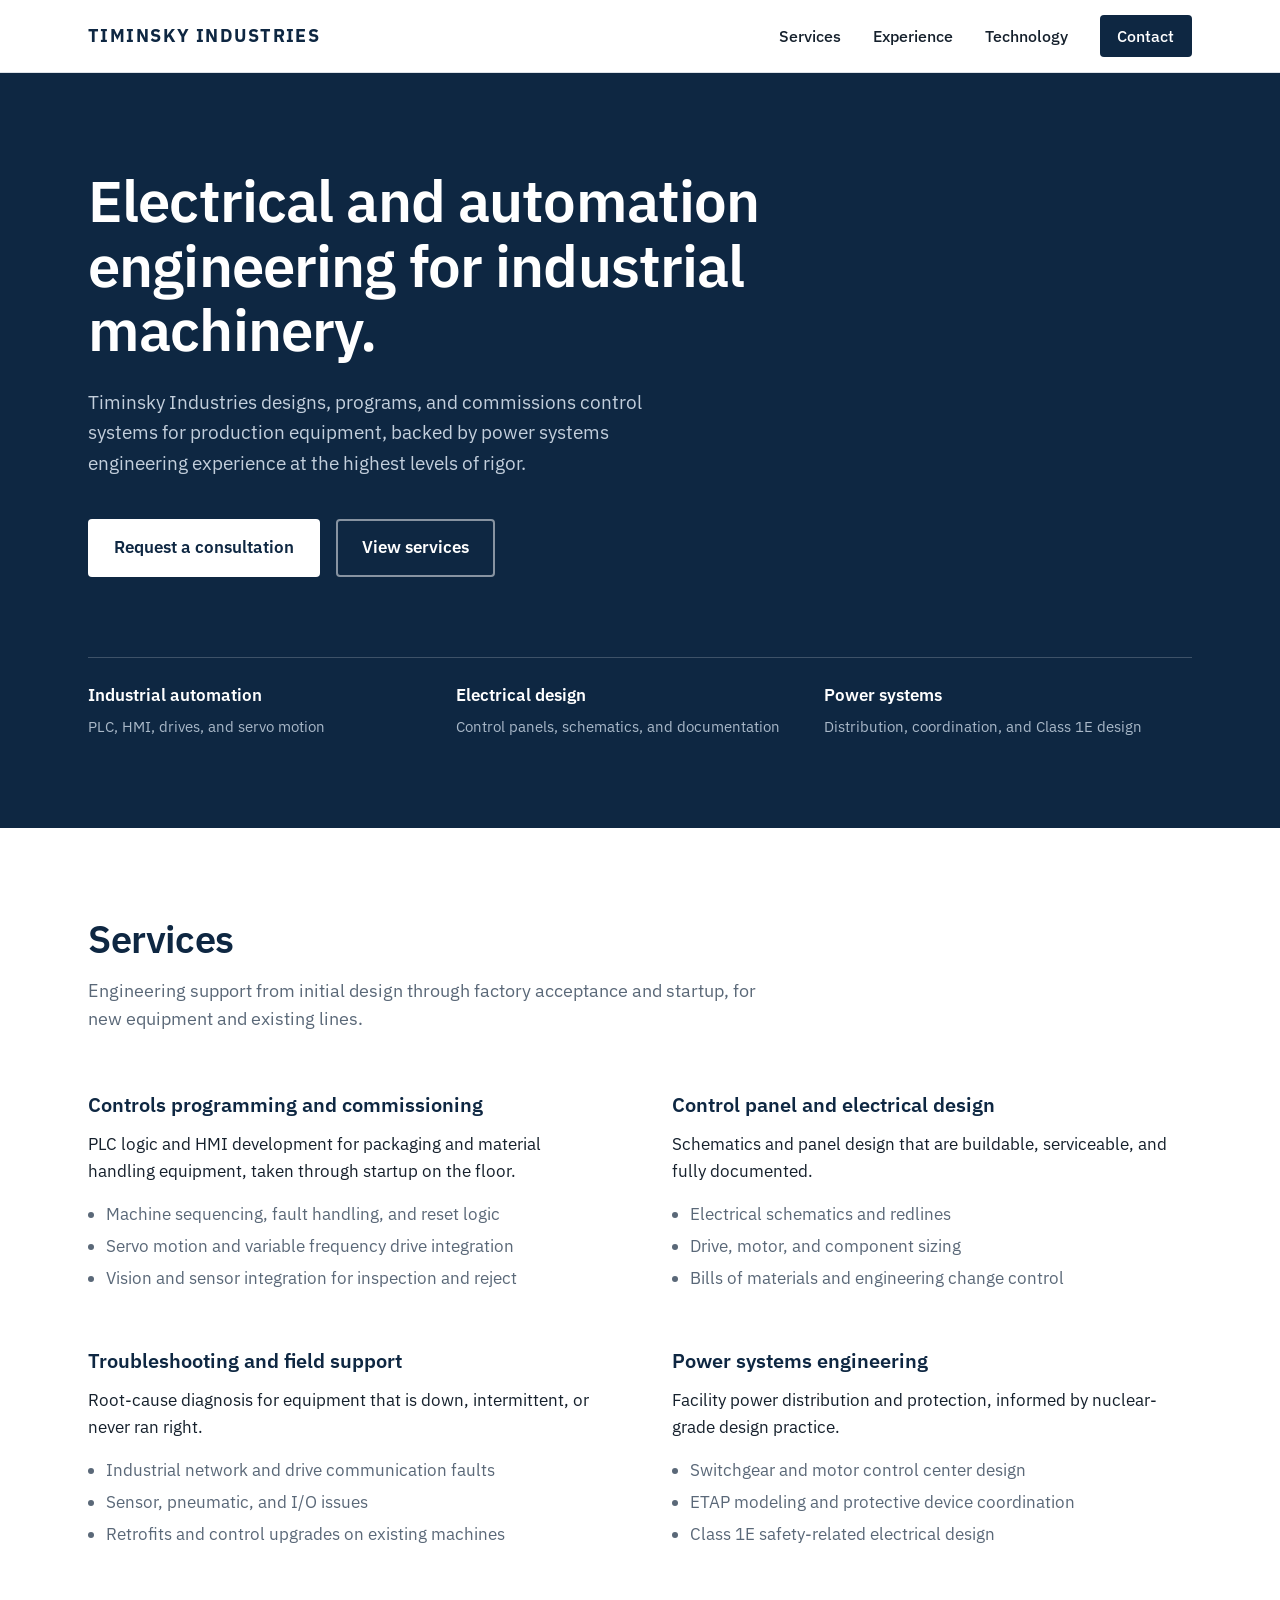
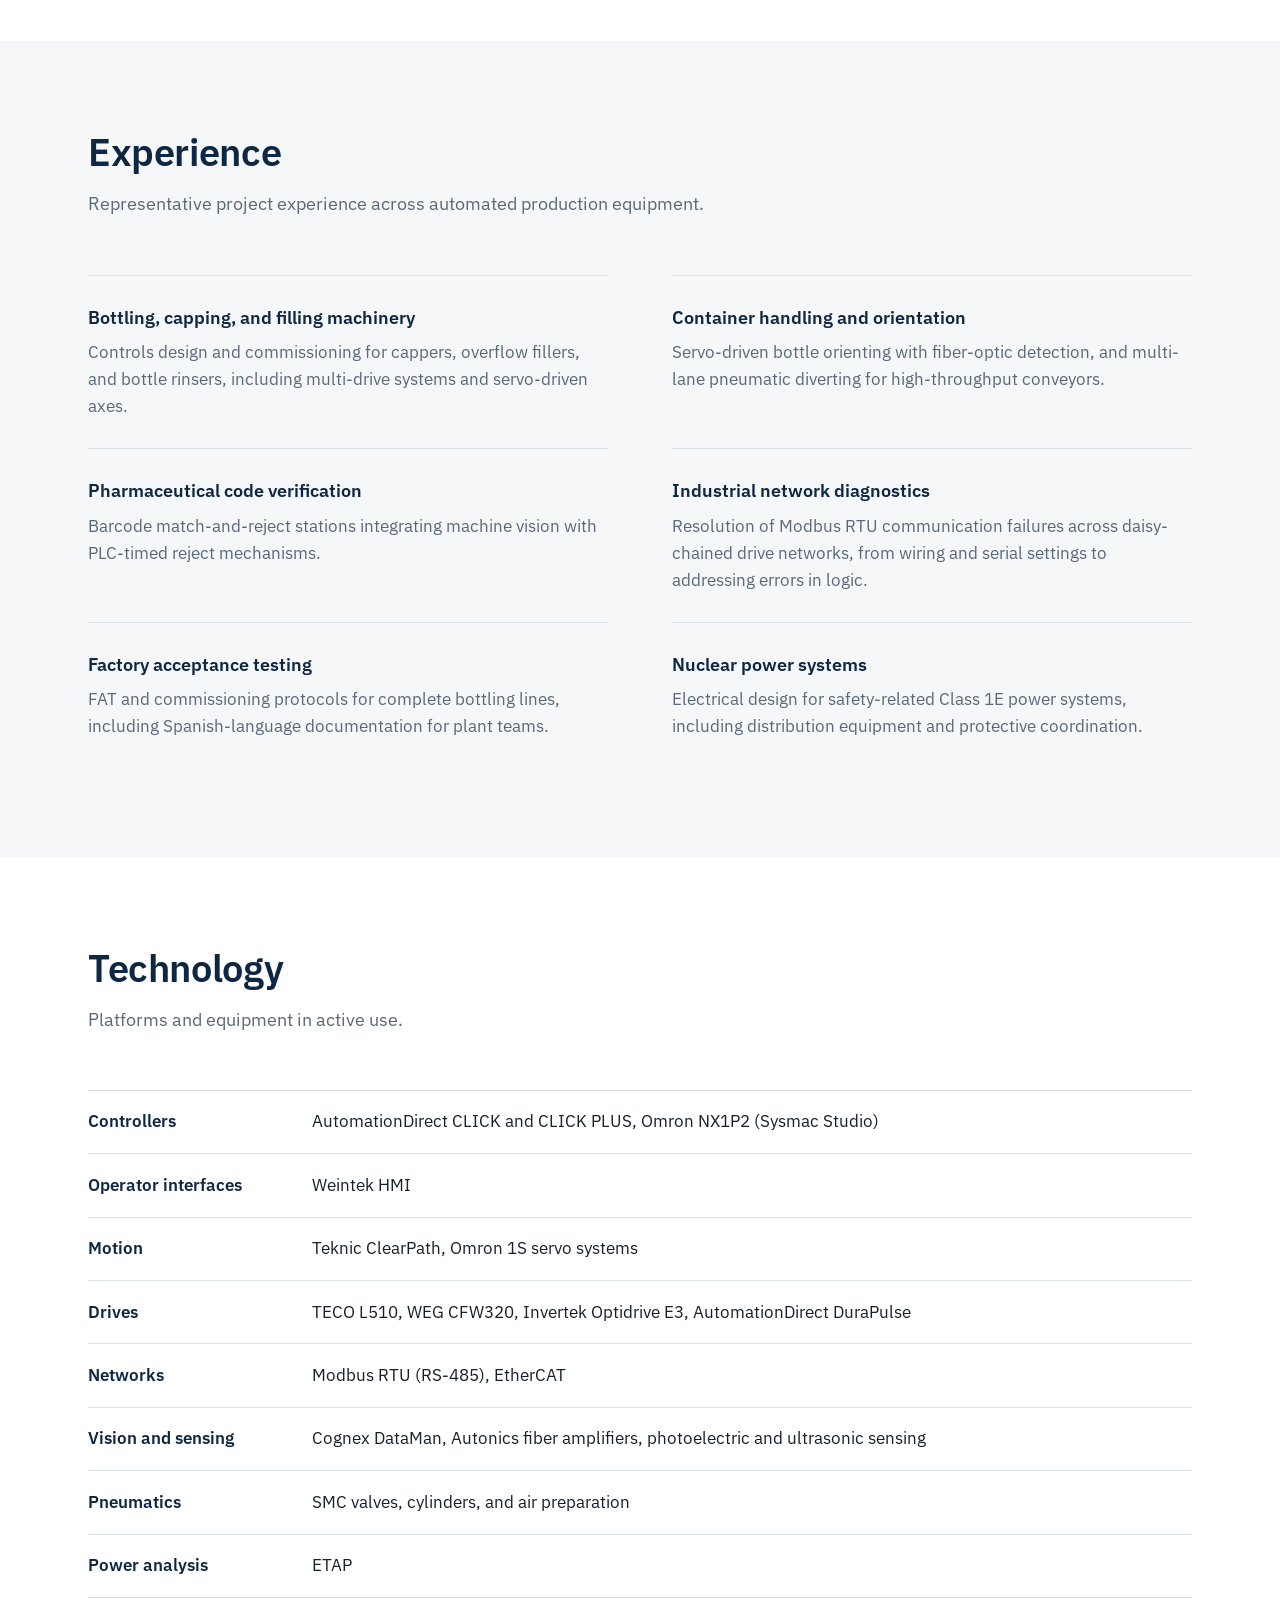
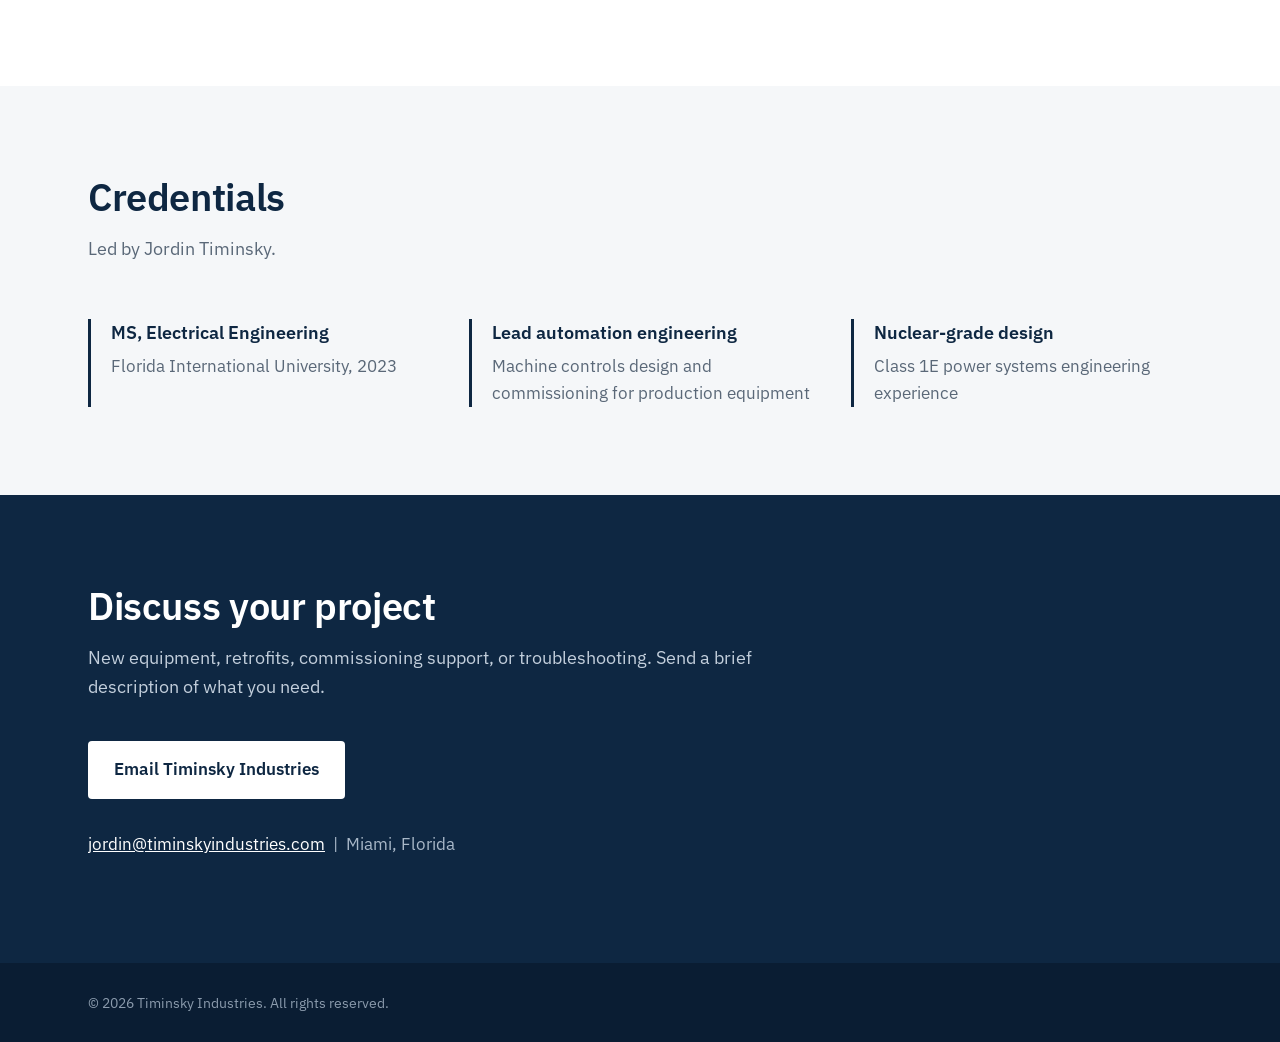
==== index.html @ 5bead393 "Add Website" ====
<!DOCTYPE html>
<html lang="en">
<head>
<meta charset="utf-8">
<meta name="viewport" content="width=device-width, initial-scale=1, viewport-fit=cover">
<title>Timinsky Industries | Electrical and Automation Engineering</title>
<meta name="description" content="Timinsky Industries provides industrial automation, control panel design, and power systems engineering. Miami, Florida.">
<link rel="preconnect" href="https://fonts.googleapis.com">
<link rel="preconnect" href="https://fonts.gstatic.com" crossorigin>
<link href="https://fonts.googleapis.com/css2?family=IBM+Plex+Sans:wght@400;500;600;700&display=swap" rel="stylesheet">
<style>
  :root {
    --white: #FFFFFF;
    --paper: #F5F7F9;
    --ink: #15202C;
    --navy: #0E2742;
    --steel: #5A6878;
    --rule: #DCE1E7;
    --accent: #2C6CB0;
    --font: "IBM Plex Sans", "Helvetica Neue", Arial, sans-serif;
    box-sizing: border-box;
  }
  *, *::before, *::after { box-sizing: inherit; }
  html { scroll-behavior: smooth; }
  @media (prefers-reduced-motion: reduce) { html { scroll-behavior: auto; } }
  body {
    margin: 0;
    background: var(--white);
    color: var(--ink);
    font-family: var(--font);
    font-size: 1.0625rem;
    line-height: 1.6;
    -webkit-font-smoothing: antialiased;
  }
  a { color: var(--accent); }
  a:focus-visible { outline: 3px solid var(--accent); outline-offset: 3px; }
  .wrap { max-width: 72rem; margin: 0 auto; padding: 0 1.5rem; }

  /* Header */
  .site-header {
    position: sticky; top: 0; z-index: 10;
    background: var(--white);
    border-bottom: 1px solid var(--rule);
  }
  .site-header .wrap { display: flex; align-items: center; justify-content: space-between; height: 4.5rem; gap: 1.5rem; }
  .wordmark {
    color: var(--navy);
    text-decoration: none;
    font-weight: 700;
    font-size: 1.125rem;
    letter-spacing: 0.08em;
    text-transform: uppercase;
    white-space: nowrap;
  }
  .site-nav { display: flex; align-items: center; gap: 2rem; }
  .site-nav a { color: var(--ink); text-decoration: none; font-weight: 500; font-size: 0.975rem; }
  .site-nav a:hover { color: var(--accent); }
  .site-nav .nav-cta {
    color: var(--white); background: var(--navy);
    padding: 0.55rem 1.1rem; border-radius: 4px;
  }
  .site-nav .nav-cta:hover { background: var(--accent); color: var(--white); }

  /* Hero */
  .hero { background: var(--navy); color: var(--white); padding: 6rem 0 5.5rem; }
  .hero h1 {
    font-size: clamp(2.25rem, 5vw, 3.6rem);
    line-height: 1.12;
    font-weight: 600;
    letter-spacing: -0.015em;
    margin: 0 0 1.5rem;
    max-width: 20ch;
  }
  .hero p { font-size: 1.2rem; color: #C3CFDC; max-width: 38rem; margin: 0 0 2.5rem; }
  .btn {
    display: inline-block; text-decoration: none; font-weight: 600;
    padding: 0.85rem 1.5rem; border-radius: 4px; border: 2px solid transparent;
  }
  .btn-light { background: var(--white); color: var(--navy); }
  .btn-light:hover { background: #DCE6F2; }
  .btn-outline { border-color: rgba(255,255,255,0.5); color: var(--white); margin-left: 0.75rem; }
  .btn-outline:hover { border-color: var(--white); }
  .btn-dark { background: var(--navy); color: var(--white); }
  .btn-dark:hover { background: var(--accent); }

  .hero-disciplines {
    display: grid; grid-template-columns: repeat(3, 1fr);
    margin-top: 5rem; border-top: 1px solid rgba(255,255,255,0.2);
  }
  .hero-disciplines div { padding: 1.5rem 1.5rem 0 0; }
  .hero-disciplines strong { display: block; font-weight: 600; font-size: 1.05rem; margin-bottom: 0.25rem; }
  .hero-disciplines span { color: #A9B8C8; font-size: 0.95rem; }

  /* Sections */
  section { padding: 5.5rem 0; }
  section.alt { background: var(--paper); }
  h2 {
    font-size: clamp(1.75rem, 3.2vw, 2.35rem);
    line-height: 1.2; font-weight: 600; letter-spacing: -0.01em;
    color: var(--navy); margin: 0 0 1rem;
  }
  .intro { color: var(--steel); max-width: 42rem; margin: 0 0 3.5rem; font-size: 1.1rem; }

  /* Services */
  .services { display: grid; grid-template-columns: repeat(2, 1fr); gap: 3rem 4rem; }
  .service h3 { font-size: 1.25rem; font-weight: 600; color: var(--navy); margin: 0 0 0.6rem; }
  .service p { margin: 0 0 1rem; color: var(--ink); }
  .service ul { margin: 0; padding-left: 1.1rem; color: var(--steel); }
  .service li { margin-bottom: 0.3rem; }

  /* Experience */
  .experience { display: grid; grid-template-columns: 1fr 1fr; gap: 0 4rem; }
  .project { padding: 1.75rem 0; border-top: 1px solid var(--rule); }
  .project h3 { font-size: 1.125rem; font-weight: 600; color: var(--navy); margin: 0 0 0.4rem; }
  .project p { margin: 0; color: var(--steel); }

  /* Technology */
  .tech { width: 100%; border-collapse: collapse; }
  .tech-scroll { overflow-x: auto; }
  .tech th, .tech td { text-align: left; vertical-align: top; padding: 1.1rem 0; border-top: 1px solid var(--rule); }
  .tech tr:last-child th, .tech tr:last-child td { border-bottom: 1px solid var(--rule); }
  .tech th { width: 14rem; font-weight: 600; color: var(--navy); padding-right: 2rem; }
  .tech td { color: var(--ink); }

  /* Credentials */
  .credentials { display: grid; grid-template-columns: repeat(3, 1fr); gap: 2.5rem; }
  .credential { border-left: 3px solid var(--navy); padding-left: 1.25rem; }
  .credential h3 { font-size: 1.1rem; font-weight: 600; color: var(--navy); margin: 0 0 0.35rem; }
  .credential p { margin: 0; color: var(--steel); }

  /* Contact */
  .contact { background: var(--navy); color: var(--white); }
  .contact h2 { color: var(--white); }
  .contact .intro { color: #C3CFDC; margin-bottom: 2.5rem; }
  .contact-details { margin-top: 2rem; color: #A9B8C8; }
  .contact-details a { color: var(--white); }

  footer { background: #0A1D33; color: #8B9BAD; font-size: 0.9rem; padding: 1.75rem 0; }

  @media (max-width: 860px) {
    .services, .experience, .credentials { grid-template-columns: 1fr; }
    .services { gap: 2.5rem; }
    .hero-disciplines { grid-template-columns: 1fr; margin-top: 3.5rem; }
    .site-nav a:not(.nav-cta) { display: none; }
    .tech th { width: 10rem; }
  }
  @media (max-width: 520px) {
    .hero { padding: 4rem 0; }
    section { padding: 4rem 0; }
    .btn-outline { margin: 0.75rem 0 0; }
    .tech th, .tech td { display: block; width: auto; }
    .tech td { border-top: 0; padding-top: 0; }
  }
</style>
</head>
<body>

<header class="site-header">
  <div class="wrap">
    <a class="wordmark" href="#top">Timinsky Industries</a>
    <nav class="site-nav" aria-label="Main">
      <a href="#services">Services</a>
      <a href="#experience">Experience</a>
      <a href="#technology">Technology</a>
      <a class="nav-cta" href="#contact">Contact</a>
    </nav>
  </div>
</header>

<main id="top">
  <div class="hero">
    <div class="wrap">
      <h1>Electrical and automation engineering for industrial machinery.</h1>
      <p>Timinsky Industries designs, programs, and commissions control systems for production equipment, backed by power systems engineering experience at the highest levels of rigor.</p>
      <a class="btn btn-light" href="#contact">Request a consultation</a>
      <a class="btn btn-outline" href="#services">View services</a>

      <div class="hero-disciplines">
        <div><strong>Industrial automation</strong><span>PLC, HMI, drives, and servo motion</span></div>
        <div><strong>Electrical design</strong><span>Control panels, schematics, and documentation</span></div>
        <div><strong>Power systems</strong><span>Distribution, coordination, and Class 1E design</span></div>
      </div>
    </div>
  </div>

  <section id="services">
    <div class="wrap">
      <h2>Services</h2>
      <p class="intro">Engineering support from initial design through factory acceptance and startup, for new equipment and existing lines.</p>

      <div class="services">
        <div class="service">
          <h3>Controls programming and commissioning</h3>
          <p>PLC logic and HMI development for packaging and material handling equipment, taken through startup on the floor.</p>
          <ul>
            <li>Machine sequencing, fault handling, and reset logic</li>
            <li>Servo motion and variable frequency drive integration</li>
            <li>Vision and sensor integration for inspection and reject</li>
          </ul>
        </div>
        <div class="service">
          <h3>Control panel and electrical design</h3>
          <p>Schematics and panel design that are buildable, serviceable, and fully documented.</p>
          <ul>
            <li>Electrical schematics and redlines</li>
            <li>Drive, motor, and component sizing</li>
            <li>Bills of materials and engineering change control</li>
          </ul>
        </div>
        <div class="service">
          <h3>Troubleshooting and field support</h3>
          <p>Root-cause diagnosis for equipment that is down, intermittent, or never ran right.</p>
          <ul>
            <li>Industrial network and drive communication faults</li>
            <li>Sensor, pneumatic, and I/O issues</li>
            <li>Retrofits and control upgrades on existing machines</li>
          </ul>
        </div>
        <div class="service">
          <h3>Power systems engineering</h3>
          <p>Facility power distribution and protection, informed by nuclear-grade design practice.</p>
          <ul>
            <li>Switchgear and motor control center design</li>
            <li>ETAP modeling and protective device coordination</li>
            <li>Class 1E safety-related electrical design</li>
          </ul>
        </div>
      </div>
    </div>
  </section>

  <section id="experience" class="alt">
    <div class="wrap">
      <h2>Experience</h2>
      <p class="intro">Representative project experience across automated production equipment.</p>

      <div class="experience">
        <div class="project">
          <h3>Bottling, capping, and filling machinery</h3>
          <p>Controls design and commissioning for cappers, overflow fillers, and bottle rinsers, including multi-drive systems and servo-driven axes.</p>
        </div>
        <div class="project">
          <h3>Container handling and orientation</h3>
          <p>Servo-driven bottle orienting with fiber-optic detection, and multi-lane pneumatic diverting for high-throughput conveyors.</p>
        </div>
        <div class="project">
          <h3>Pharmaceutical code verification</h3>
          <p>Barcode match-and-reject stations integrating machine vision with PLC-timed reject mechanisms.</p>
        </div>
        <div class="project">
          <h3>Industrial network diagnostics</h3>
          <p>Resolution of Modbus RTU communication failures across daisy-chained drive networks, from wiring and serial settings to addressing errors in logic.</p>
        </div>
        <div class="project">
          <h3>Factory acceptance testing</h3>
          <p>FAT and commissioning protocols for complete bottling lines, including Spanish-language documentation for plant teams.</p>
        </div>
        <div class="project">
          <h3>Nuclear power systems</h3>
          <p>Electrical design for safety-related Class 1E power systems, including distribution equipment and protective coordination.</p>
        </div>
      </div>
    </div>
  </section>

  <section id="technology">
    <div class="wrap">
      <h2>Technology</h2>
      <p class="intro">Platforms and equipment in active use.</p>

      <div class="tech-scroll">
        <table class="tech">
          <tr><th scope="row">Controllers</th><td>AutomationDirect CLICK and CLICK PLUS, Omron NX1P2 (Sysmac Studio)</td></tr>
          <tr><th scope="row">Operator interfaces</th><td>Weintek HMI</td></tr>
          <tr><th scope="row">Motion</th><td>Teknic ClearPath, Omron 1S servo systems</td></tr>
          <tr><th scope="row">Drives</th><td>TECO L510, WEG CFW320, Invertek Optidrive E3, AutomationDirect DuraPulse</td></tr>
          <tr><th scope="row">Networks</th><td>Modbus RTU (RS-485), EtherCAT</td></tr>
          <tr><th scope="row">Vision and sensing</th><td>Cognex DataMan, Autonics fiber amplifiers, photoelectric and ultrasonic sensing</td></tr>
          <tr><th scope="row">Pneumatics</th><td>SMC valves, cylinders, and air preparation</td></tr>
          <tr><th scope="row">Power analysis</th><td>ETAP</td></tr>
        </table>
      </div>
    </div>
  </section>

  <section class="alt">
    <div class="wrap">
      <h2>Credentials</h2>
      <p class="intro">Led by Jordin Timinsky.</p>
      <div class="credentials">
        <div class="credential">
          <h3>MS, Electrical Engineering</h3>
          <p>Florida International University, 2023</p>
        </div>
        <div class="credential">
          <h3>Lead automation engineering</h3>
          <p>Machine controls design and commissioning for production equipment</p>
        </div>
        <div class="credential">
          <h3>Nuclear-grade design</h3>
          <p>Class 1E power systems engineering experience</p>
        </div>
      </div>
    </div>
  </section>

  <section id="contact" class="contact">
    <div class="wrap">
      <h2>Discuss your project</h2>
      <p class="intro">New equipment, retrofits, commissioning support, or troubleshooting. Send a brief description of what you need.</p>
      <a class="btn btn-light" href="mailto:jordin@timinskyindustries.com">Email Timinsky Industries</a>
      <p class="contact-details"><a href="mailto:jordin@timinskyindustries.com">jordin@timinskyindustries.com</a> &nbsp;|&nbsp; Miami, Florida</p>
    </div>
  </section>
</main>

<footer>
  <div class="wrap">&copy; 2026 Timinsky Industries. All rights reserved.</div>
</footer>

</body>
</html>
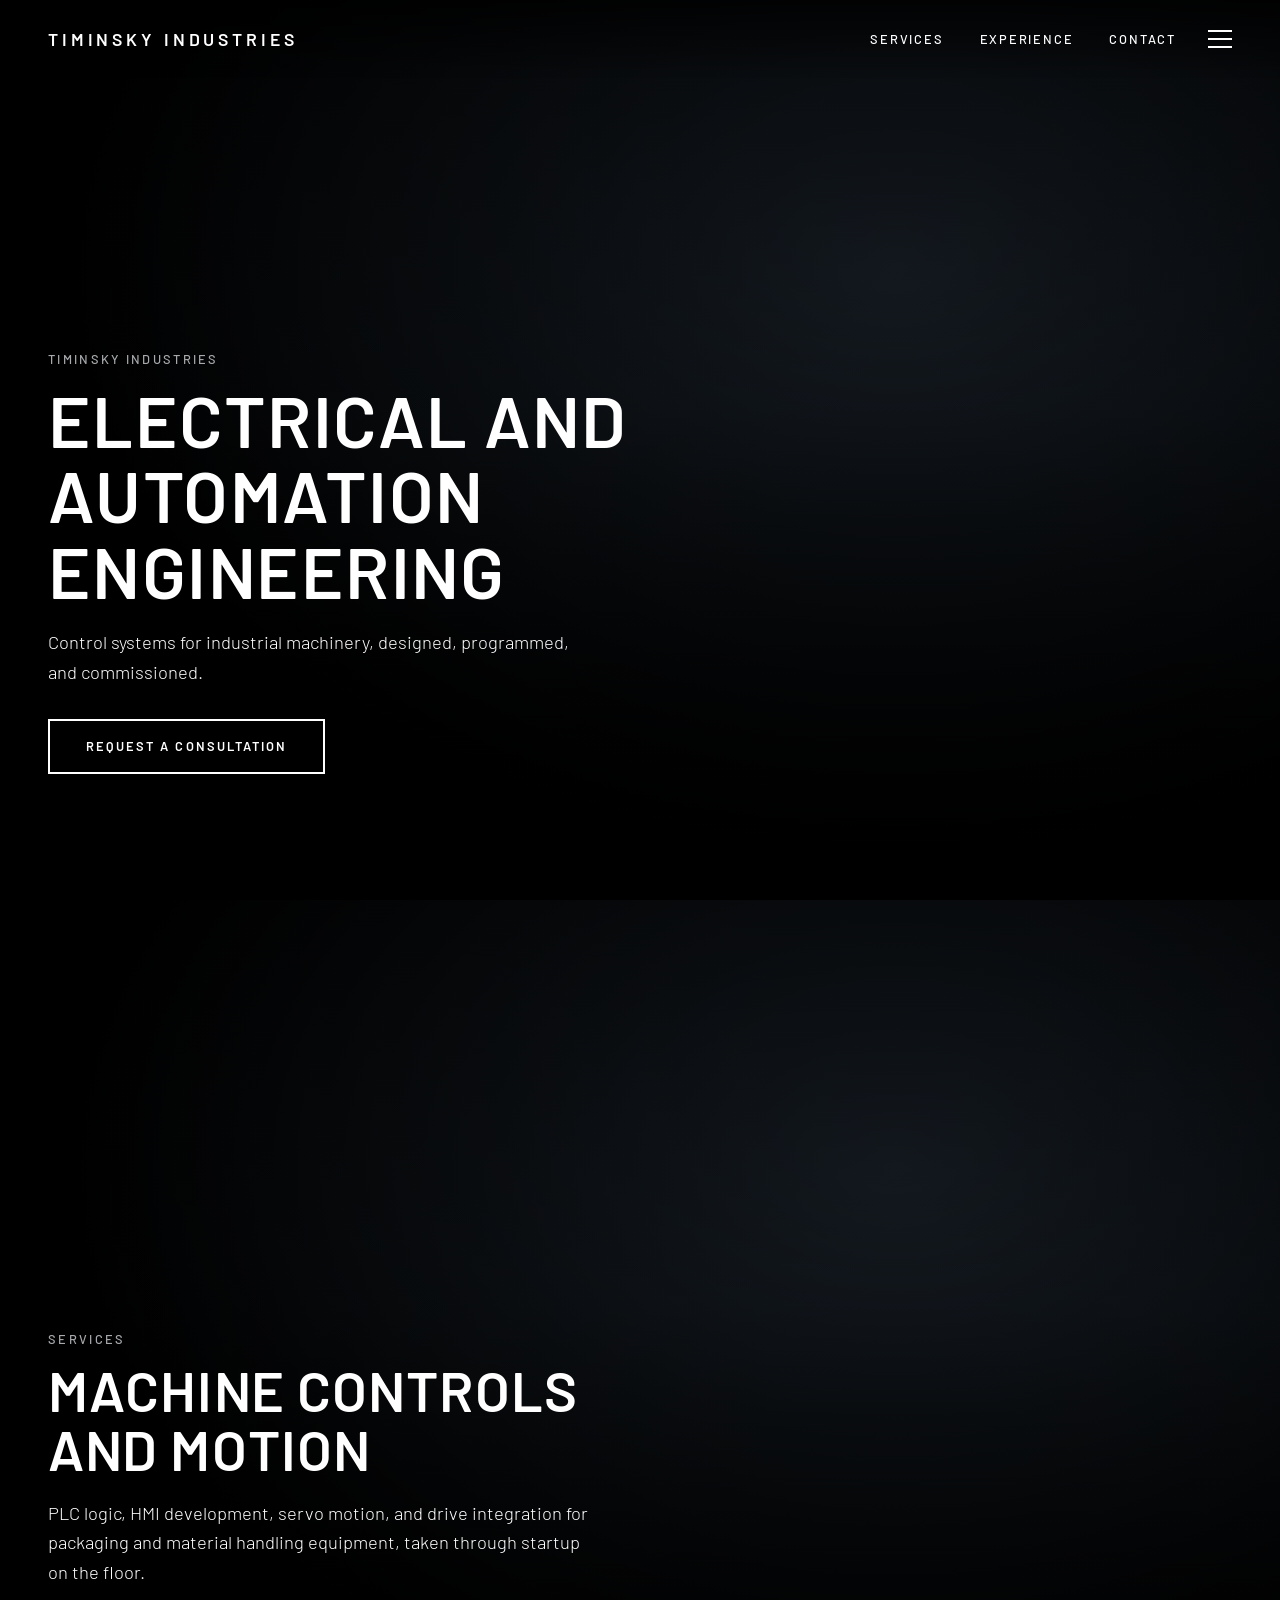
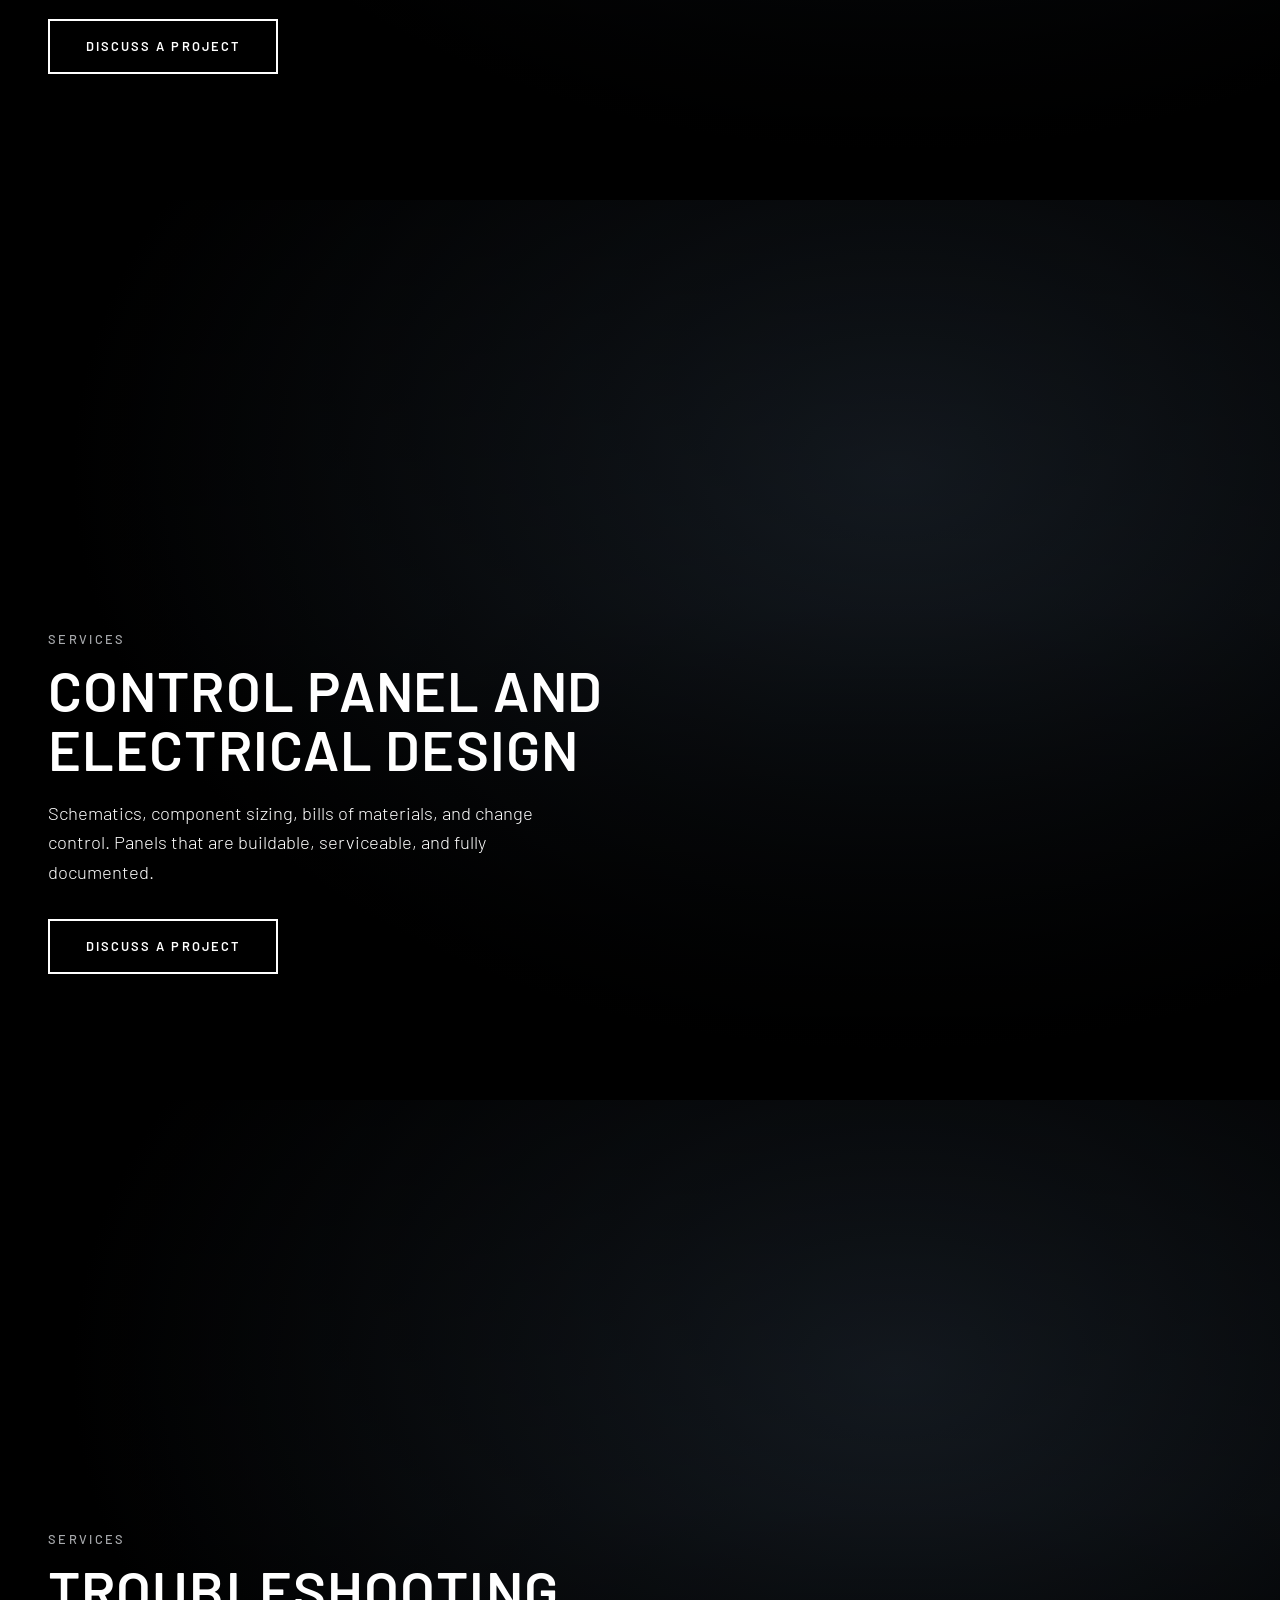
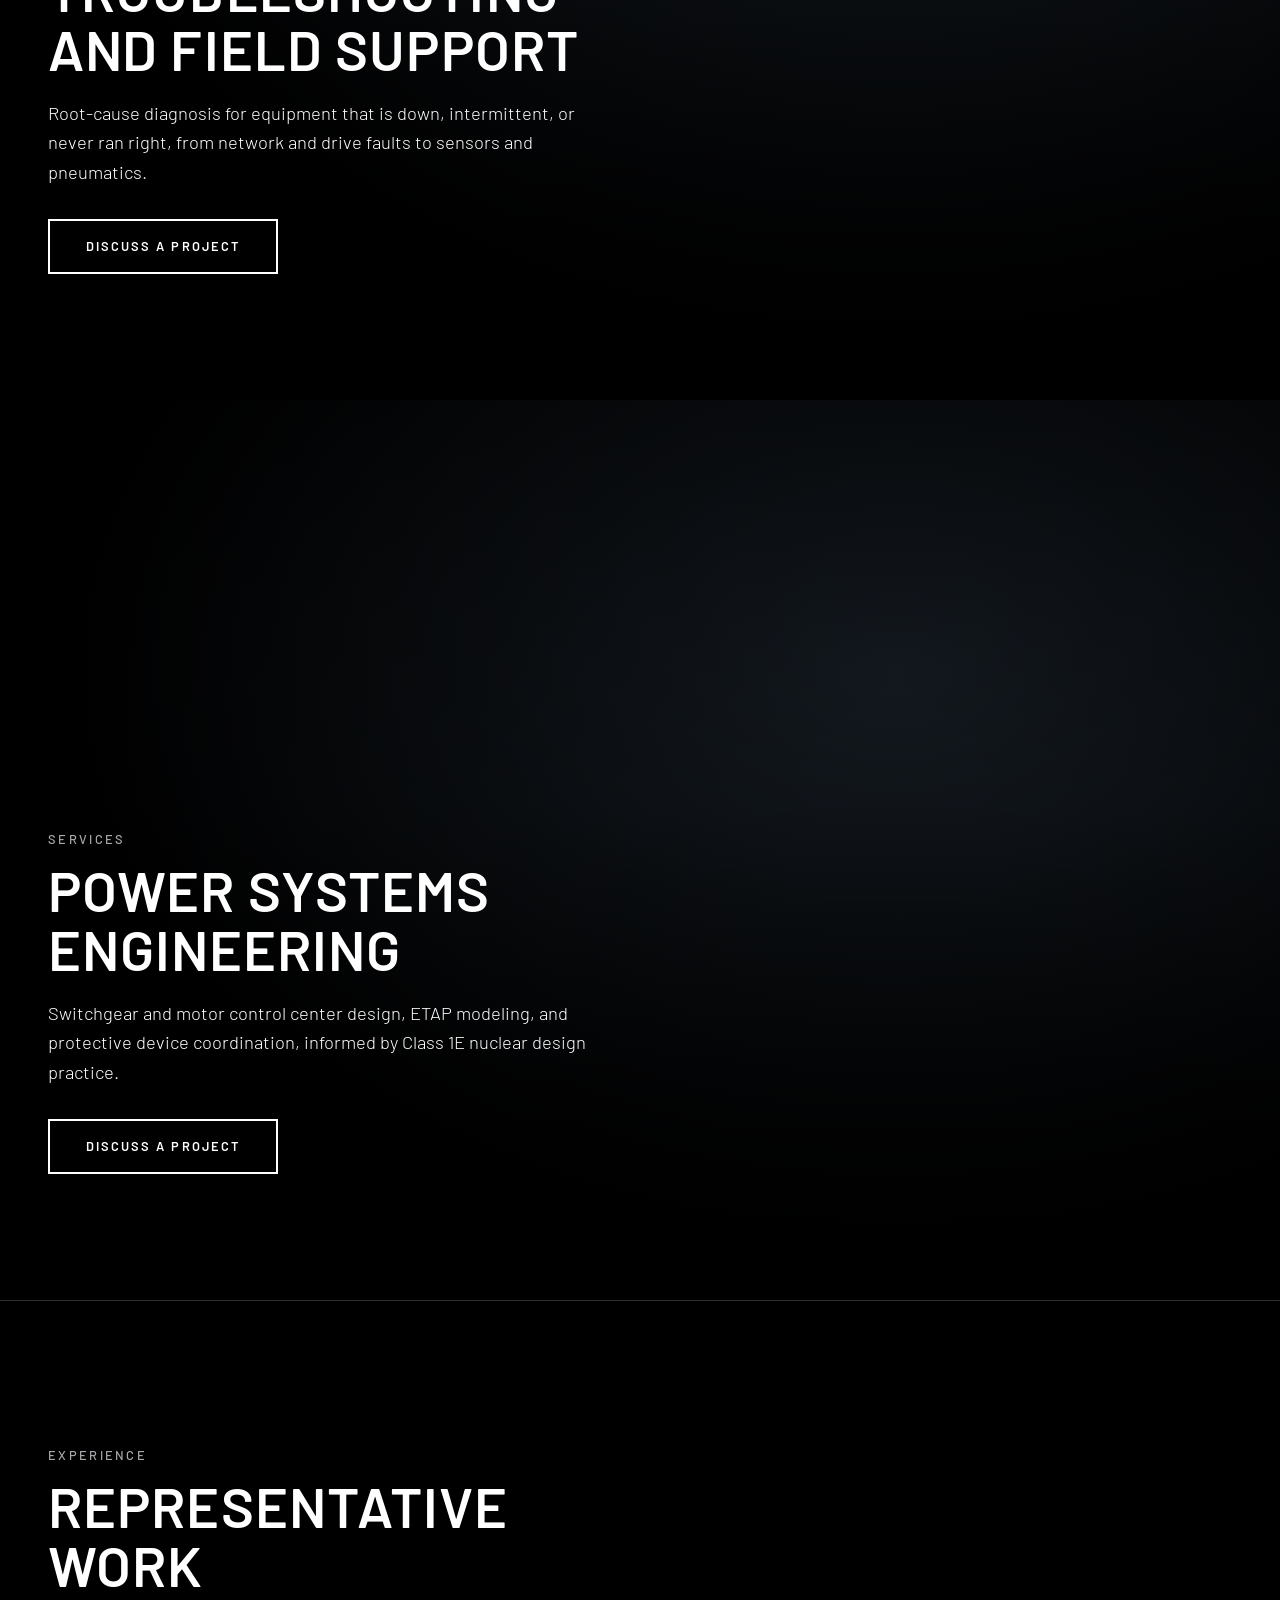
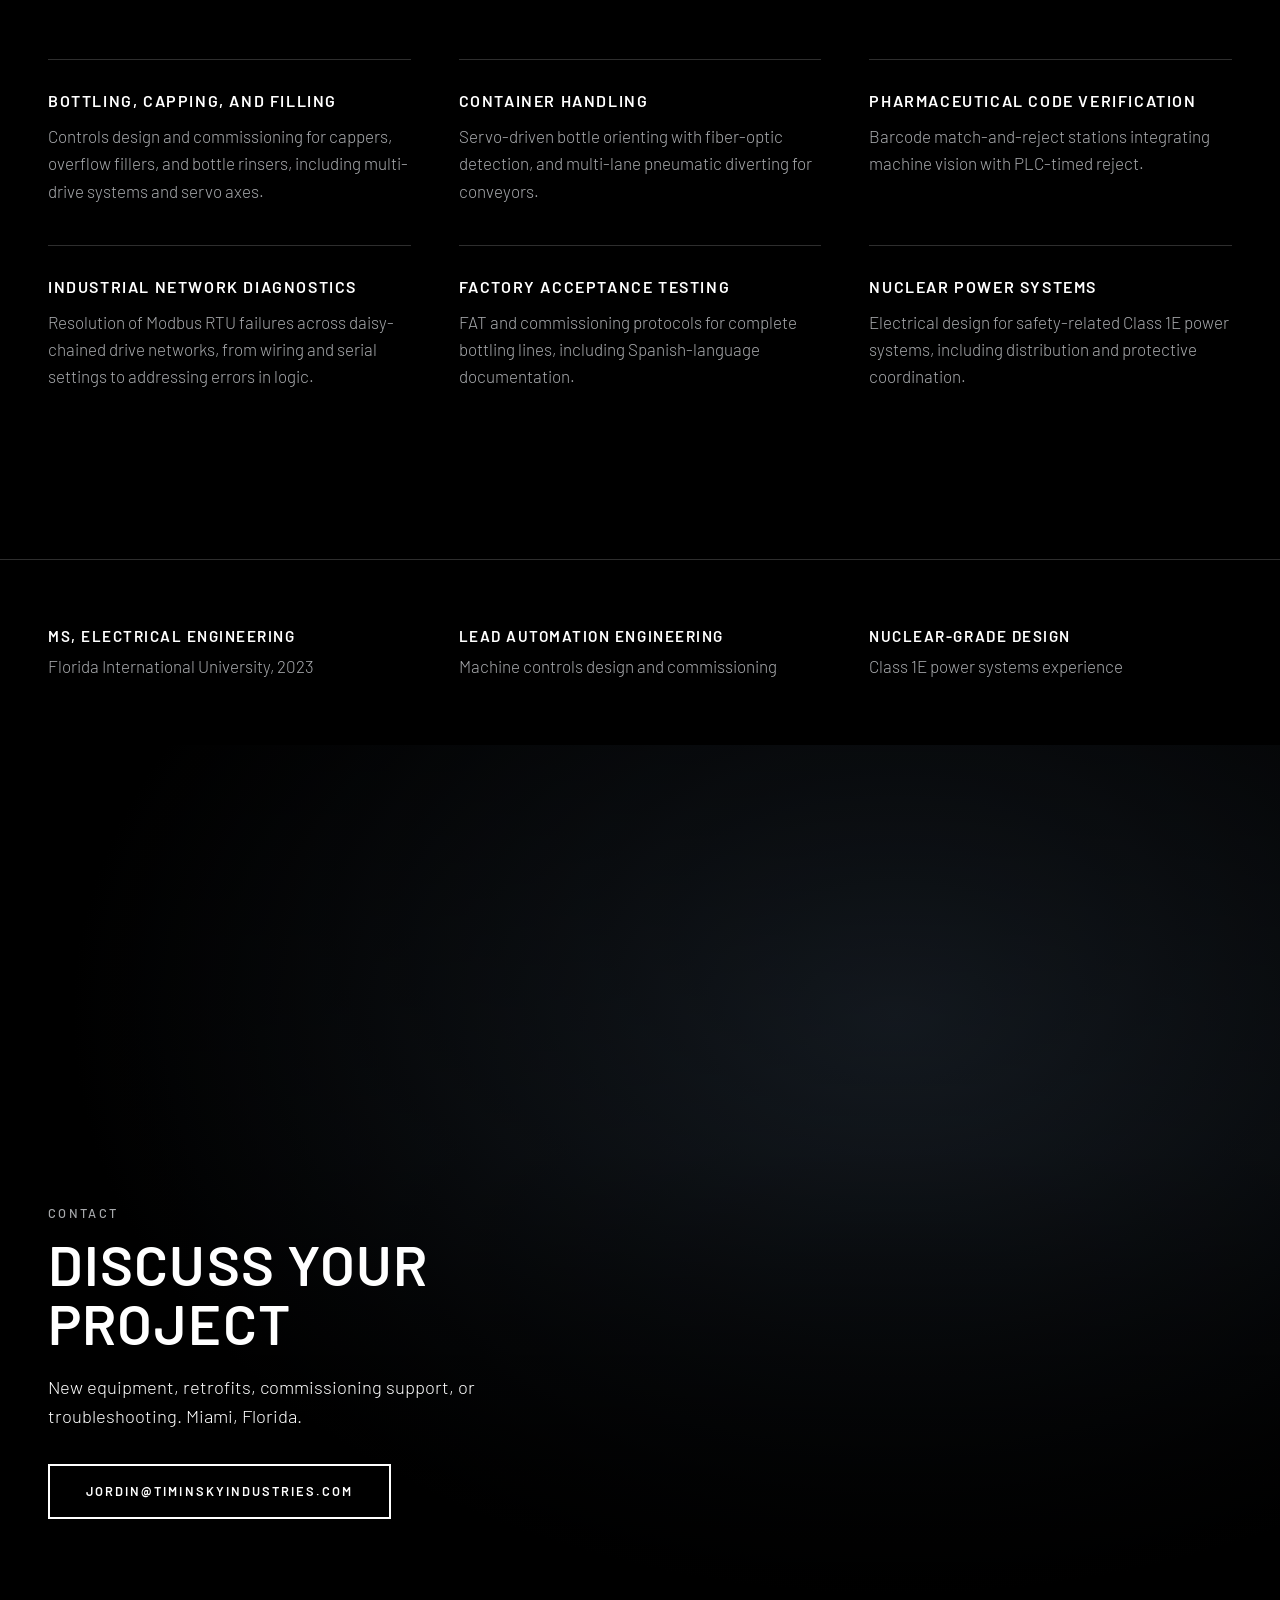
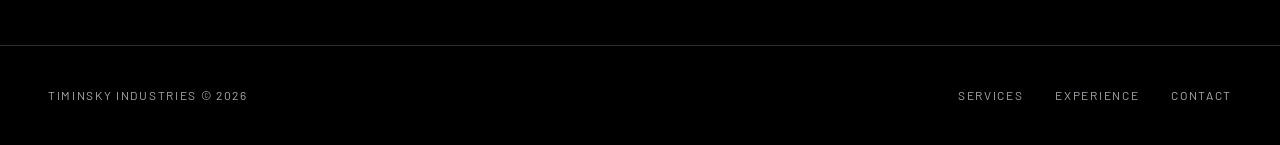
==== commit 079cbe65: "Update index.html" ====
--- a/index.html
+++ b/index.html
@@ -7,316 +7,321 @@
 <meta name="description" content="Timinsky Industries provides industrial automation, control panel design, and power systems engineering. Miami, Florida.">
 <link rel="preconnect" href="https://fonts.googleapis.com">
 <link rel="preconnect" href="https://fonts.gstatic.com" crossorigin>
-<link href="https://fonts.googleapis.com/css2?family=IBM+Plex+Sans:wght@400;500;600;700&display=swap" rel="stylesheet">
+<link href="https://fonts.googleapis.com/css2?family=Barlow:wght@300;400;500;600&display=swap" rel="stylesheet">
 <style>
   :root {
+    --black: #000000;
     --white: #FFFFFF;
-    --paper: #F5F7F9;
-    --ink: #15202C;
-    --navy: #0E2742;
-    --steel: #5A6878;
-    --rule: #DCE1E7;
-    --accent: #2C6CB0;
-    --font: "IBM Plex Sans", "Helvetica Neue", Arial, sans-serif;
+    --gray: #A7A9AC;
+    --line: rgba(255,255,255,0.18);
+    --font: "Barlow", "D-DIN", "Helvetica Neue", Arial, sans-serif;
     box-sizing: border-box;
   }
   *, *::before, *::after { box-sizing: inherit; }
   html { scroll-behavior: smooth; }
-  @media (prefers-reduced-motion: reduce) { html { scroll-behavior: auto; } }
   body {
     margin: 0;
-    background: var(--white);
-    color: var(--ink);
+    background: var(--black);
+    color: var(--white);
     font-family: var(--font);
     font-size: 1.0625rem;
     line-height: 1.6;
     -webkit-font-smoothing: antialiased;
   }
-  a { color: var(--accent); }
-  a:focus-visible { outline: 3px solid var(--accent); outline-offset: 3px; }
-  .wrap { max-width: 72rem; margin: 0 auto; padding: 0 1.5rem; }
+  a { color: inherit; }
+  a:focus-visible, button:focus-visible { outline: 2px solid var(--white); outline-offset: 4px; }
 
   /* Header */
   .site-header {
-    position: sticky; top: 0; z-index: 10;
-    background: var(--white);
-    border-bottom: 1px solid var(--rule);
-  }
-  .site-header .wrap { display: flex; align-items: center; justify-content: space-between; height: 4.5rem; gap: 1.5rem; }
+    position: fixed; top: 0; left: 0; right: 0; z-index: 20;
+    padding: calc(1.5rem + env(safe-area-inset-top, 0px)) 3rem 1.5rem;
+    display: flex; align-items: center; justify-content: space-between; gap: 2rem;
+    background: linear-gradient(to bottom, rgba(0,0,0,0.75), rgba(0,0,0,0));
+  }
   .wordmark {
-    color: var(--navy);
-    text-decoration: none;
-    font-weight: 700;
-    font-size: 1.125rem;
-    letter-spacing: 0.08em;
-    text-transform: uppercase;
-    white-space: nowrap;
-  }
-  .site-nav { display: flex; align-items: center; gap: 2rem; }
-  .site-nav a { color: var(--ink); text-decoration: none; font-weight: 500; font-size: 0.975rem; }
-  .site-nav a:hover { color: var(--accent); }
-  .site-nav .nav-cta {
-    color: var(--white); background: var(--navy);
-    padding: 0.55rem 1.1rem; border-radius: 4px;
-  }
-  .site-nav .nav-cta:hover { background: var(--accent); color: var(--white); }
-
-  /* Hero */
-  .hero { background: var(--navy); color: var(--white); padding: 6rem 0 5.5rem; }
-  .hero h1 {
-    font-size: clamp(2.25rem, 5vw, 3.6rem);
-    line-height: 1.12;
-    font-weight: 600;
-    letter-spacing: -0.015em;
-    margin: 0 0 1.5rem;
-    max-width: 20ch;
-  }
-  .hero p { font-size: 1.2rem; color: #C3CFDC; max-width: 38rem; margin: 0 0 2.5rem; }
+    text-decoration: none; font-weight: 600; font-size: 1.1rem;
+    letter-spacing: 0.22em; text-transform: uppercase; white-space: nowrap;
+  }
+  .site-nav { display: flex; gap: 2.25rem; margin-left: auto; }
+  .site-nav a, .menu-toggle {
+    text-decoration: none; font-weight: 500; font-size: 0.8rem;
+    letter-spacing: 0.14em; text-transform: uppercase;
+  }
+  .site-nav a:hover { color: var(--gray); }
+  .menu-toggle {
+    background: none; border: 0; color: var(--white); cursor: pointer;
+    display: flex; flex-direction: column; gap: 6px; padding: 6px 0;
+  }
+  .menu-toggle span { display: block; width: 24px; height: 2px; background: var(--white); }
+
+  /* Slide-out menu */
+  .menu {
+    position: fixed; top: 0; right: 0; bottom: 0; z-index: 30;
+    width: min(22rem, 100%);
+    background: var(--black);
+    border-left: 1px solid var(--line);
+    padding: calc(5.5rem + env(safe-area-inset-top, 0px)) 2.5rem 2.5rem;
+    transform: translateX(100%);
+    transition: transform 0.35s ease;
+    visibility: hidden;
+  }
+  .menu.open { transform: translateX(0); visibility: visible; }
+  .menu a {
+    display: block; text-decoration: none; text-transform: uppercase;
+    letter-spacing: 0.12em; font-weight: 500; font-size: 1rem;
+    padding: 1rem 0; border-bottom: 1px solid var(--line);
+  }
+  .menu-close {
+    position: absolute; top: calc(1.5rem + env(safe-area-inset-top, 0px)); right: 2rem;
+    background: none; border: 0; color: var(--white); font-size: 2rem; line-height: 1; cursor: pointer;
+  }
+
+  /* Full-screen panels */
+  .panel {
+    position: relative;
+    min-height: 100vh;
+    min-height: 100svh;
+    display: flex; align-items: flex-end;
+    padding: 0 3rem 14vh;
+    background-color: var(--black);
+    background-image:
+      linear-gradient(to top, rgba(0,0,0,0.85) 0%, rgba(0,0,0,0.25) 55%, rgba(0,0,0,0.45) 100%),
+      var(--img, none),
+      radial-gradient(ellipse at 70% 30%, #1B232C 0%, #000 65%);
+    background-size: cover; background-position: center;
+  }
+  .panel-content { max-width: 38rem; }
+  .label {
+    font-size: 0.8rem; font-weight: 500; letter-spacing: 0.18em;
+    text-transform: uppercase; color: var(--gray); margin: 0 0 0.75rem;
+  }
+  .panel h1, .panel h2 {
+    font-weight: 600; text-transform: uppercase;
+    letter-spacing: 0.02em; line-height: 1.05; margin: 0 0 1.25rem;
+  }
+  .panel h1 { font-size: clamp(2.4rem, 6vw, 4.5rem); }
+  .panel h2 { font-size: clamp(2rem, 4.8vw, 3.5rem); }
+  .panel p.body { font-weight: 300; font-size: 1.15rem; margin: 0 0 2rem; max-width: 34rem; }
+
   .btn {
-    display: inline-block; text-decoration: none; font-weight: 600;
-    padding: 0.85rem 1.5rem; border-radius: 4px; border: 2px solid transparent;
-  }
-  .btn-light { background: var(--white); color: var(--navy); }
-  .btn-light:hover { background: #DCE6F2; }
-  .btn-outline { border-color: rgba(255,255,255,0.5); color: var(--white); margin-left: 0.75rem; }
-  .btn-outline:hover { border-color: var(--white); }
-  .btn-dark { background: var(--navy); color: var(--white); }
-  .btn-dark:hover { background: var(--accent); }
-
-  .hero-disciplines {
-    display: grid; grid-template-columns: repeat(3, 1fr);
-    margin-top: 5rem; border-top: 1px solid rgba(255,255,255,0.2);
-  }
-  .hero-disciplines div { padding: 1.5rem 1.5rem 0 0; }
-  .hero-disciplines strong { display: block; font-weight: 600; font-size: 1.05rem; margin-bottom: 0.25rem; }
-  .hero-disciplines span { color: #A9B8C8; font-size: 0.95rem; }
-
-  /* Sections */
-  section { padding: 5.5rem 0; }
-  section.alt { background: var(--paper); }
-  h2 {
-    font-size: clamp(1.75rem, 3.2vw, 2.35rem);
-    line-height: 1.2; font-weight: 600; letter-spacing: -0.01em;
-    color: var(--navy); margin: 0 0 1rem;
-  }
-  .intro { color: var(--steel); max-width: 42rem; margin: 0 0 3.5rem; font-size: 1.1rem; }
-
-  /* Services */
-  .services { display: grid; grid-template-columns: repeat(2, 1fr); gap: 3rem 4rem; }
-  .service h3 { font-size: 1.25rem; font-weight: 600; color: var(--navy); margin: 0 0 0.6rem; }
-  .service p { margin: 0 0 1rem; color: var(--ink); }
-  .service ul { margin: 0; padding-left: 1.1rem; color: var(--steel); }
-  .service li { margin-bottom: 0.3rem; }
-
-  /* Experience */
-  .experience { display: grid; grid-template-columns: 1fr 1fr; gap: 0 4rem; }
-  .project { padding: 1.75rem 0; border-top: 1px solid var(--rule); }
-  .project h3 { font-size: 1.125rem; font-weight: 600; color: var(--navy); margin: 0 0 0.4rem; }
-  .project p { margin: 0; color: var(--steel); }
-
-  /* Technology */
-  .tech { width: 100%; border-collapse: collapse; }
-  .tech-scroll { overflow-x: auto; }
-  .tech th, .tech td { text-align: left; vertical-align: top; padding: 1.1rem 0; border-top: 1px solid var(--rule); }
-  .tech tr:last-child th, .tech tr:last-child td { border-bottom: 1px solid var(--rule); }
-  .tech th { width: 14rem; font-weight: 600; color: var(--navy); padding-right: 2rem; }
-  .tech td { color: var(--ink); }
-
-  /* Credentials */
-  .credentials { display: grid; grid-template-columns: repeat(3, 1fr); gap: 2.5rem; }
-  .credential { border-left: 3px solid var(--navy); padding-left: 1.25rem; }
-  .credential h3 { font-size: 1.1rem; font-weight: 600; color: var(--navy); margin: 0 0 0.35rem; }
-  .credential p { margin: 0; color: var(--steel); }
-
-  /* Contact */
-  .contact { background: var(--navy); color: var(--white); }
-  .contact h2 { color: var(--white); }
-  .contact .intro { color: #C3CFDC; margin-bottom: 2.5rem; }
-  .contact-details { margin-top: 2rem; color: #A9B8C8; }
-  .contact-details a { color: var(--white); }
-
-  footer { background: #0A1D33; color: #8B9BAD; font-size: 0.9rem; padding: 1.75rem 0; }
-
-  @media (max-width: 860px) {
-    .services, .experience, .credentials { grid-template-columns: 1fr; }
-    .services { gap: 2.5rem; }
-    .hero-disciplines { grid-template-columns: 1fr; margin-top: 3.5rem; }
-    .site-nav a:not(.nav-cta) { display: none; }
-    .tech th { width: 10rem; }
-  }
-  @media (max-width: 520px) {
-    .hero { padding: 4rem 0; }
-    section { padding: 4rem 0; }
-    .btn-outline { margin: 0.75rem 0 0; }
-    .tech th, .tech td { display: block; width: auto; }
-    .tech td { border-top: 0; padding-top: 0; }
+    display: inline-block; text-decoration: none;
+    border: 2px solid var(--white);
+    padding: 0.95rem 2.25rem;
+    font-size: 0.8rem; font-weight: 600; letter-spacing: 0.16em; text-transform: uppercase;
+    transition: background-color 0.25s ease, color 0.25s ease;
+  }
+  .btn:hover { background: var(--white); color: var(--black); }
+
+  /* Hero load-in */
+  .hero .panel-content { animation: rise 1.1s ease-out 0.2s both; }
+  @keyframes rise { from { opacity: 0; transform: translateY(24px); } to { opacity: 1; transform: none; } }
+
+  /* Experience grid */
+  .experience { padding: 9rem 3rem 8rem; border-top: 1px solid var(--line); }
+  .experience-head { max-width: 38rem; margin-bottom: 4rem; }
+  .experience-head h2 {
+    font-weight: 600; text-transform: uppercase; letter-spacing: 0.02em;
+    font-size: clamp(2rem, 4.8vw, 3.5rem); line-height: 1.05; margin: 0;
+  }
+  .grid { display: grid; grid-template-columns: repeat(3, 1fr); gap: 0 3rem; }
+  .item { border-top: 1px solid var(--line); padding: 1.75rem 0 2.5rem; }
+  .item h3 {
+    font-size: 1rem; font-weight: 600; letter-spacing: 0.1em; text-transform: uppercase;
+    margin: 0 0 0.6rem;
+  }
+  .item p { margin: 0; color: var(--gray); font-weight: 300; }
+
+  /* Credentials strip */
+  .credentials {
+    display: grid; grid-template-columns: repeat(3, 1fr); gap: 3rem;
+    padding: 4rem 3rem; border-top: 1px solid var(--line);
+  }
+  .credentials strong {
+    display: block; font-weight: 600; font-size: 0.95rem; letter-spacing: 0.1em;
+    text-transform: uppercase; margin-bottom: 0.35rem;
+  }
+  .credentials span { color: var(--gray); font-weight: 300; }
+
+  /* Footer */
+  footer {
+    display: flex; flex-wrap: wrap; justify-content: space-between; gap: 1.5rem;
+    padding: 2.5rem 3rem calc(2.5rem + env(safe-area-inset-bottom, 0px));
+    border-top: 1px solid var(--line);
+    font-size: 0.75rem; letter-spacing: 0.14em; text-transform: uppercase; color: var(--gray);
+  }
+  footer nav { display: flex; gap: 2rem; flex-wrap: wrap; }
+  footer a { text-decoration: none; }
+  footer a:hover { color: var(--white); }
+
+  @media (max-width: 900px) {
+    .site-nav { display: none; }
+    .grid, .credentials { grid-template-columns: 1fr; }
+    .credentials { gap: 2rem; }
+  }
+  @media (max-width: 560px) {
+    .site-header { padding-left: 1.5rem; padding-right: 1.5rem; }
+    .wordmark { font-size: 0.9rem; letter-spacing: 0.16em; }
+    .panel { padding: 0 1.5rem 12vh; }
+    .experience { padding: 6rem 1.5rem 5rem; }
+    .credentials, footer { padding-left: 1.5rem; padding-right: 1.5rem; }
+  }
+  @media (prefers-reduced-motion: reduce) {
+    html { scroll-behavior: auto; }
+    .hero .panel-content { animation: none; }
+    .menu { transition: none; }
   }
 </style>
 </head>
 <body>
 
 <header class="site-header">
-  <div class="wrap">
-    <a class="wordmark" href="#top">Timinsky Industries</a>
-    <nav class="site-nav" aria-label="Main">
-      <a href="#services">Services</a>
-      <a href="#experience">Experience</a>
-      <a href="#technology">Technology</a>
-      <a class="nav-cta" href="#contact">Contact</a>
-    </nav>
-  </div>
+  <a class="wordmark" href="#top">Timinsky Industries</a>
+  <nav class="site-nav" aria-label="Main">
+    <a href="#controls">Services</a>
+    <a href="#experience">Experience</a>
+    <a href="#contact">Contact</a>
+  </nav>
+  <button class="menu-toggle" aria-label="Open menu" aria-expanded="false" aria-controls="menu">
+    <span></span><span></span><span></span>
+  </button>
 </header>
 
+<nav class="menu" id="menu" aria-label="Menu">
+  <button class="menu-close" aria-label="Close menu">&times;</button>
+  <a href="#controls">Machine controls</a>
+  <a href="#panels">Electrical design</a>
+  <a href="#field">Field support</a>
+  <a href="#power">Power systems</a>
+  <a href="#experience">Experience</a>
+  <a href="#contact">Contact</a>
+</nav>
+
 <main id="top">
-  <div class="hero">
-    <div class="wrap">
-      <h1>Electrical and automation engineering for industrial machinery.</h1>
-      <p>Timinsky Industries designs, programs, and commissions control systems for production equipment, backed by power systems engineering experience at the highest levels of rigor.</p>
-      <a class="btn btn-light" href="#contact">Request a consultation</a>
-      <a class="btn btn-outline" href="#services">View services</a>
-
-      <div class="hero-disciplines">
-        <div><strong>Industrial automation</strong><span>PLC, HMI, drives, and servo motion</span></div>
-        <div><strong>Electrical design</strong><span>Control panels, schematics, and documentation</span></div>
-        <div><strong>Power systems</strong><span>Distribution, coordination, and Class 1E design</span></div>
-      </div>
-    </div>
-  </div>
-
-  <section id="services">
-    <div class="wrap">
-      <h2>Services</h2>
-      <p class="intro">Engineering support from initial design through factory acceptance and startup, for new equipment and existing lines.</p>
-
-      <div class="services">
-        <div class="service">
-          <h3>Controls programming and commissioning</h3>
-          <p>PLC logic and HMI development for packaging and material handling equipment, taken through startup on the floor.</p>
-          <ul>
-            <li>Machine sequencing, fault handling, and reset logic</li>
-            <li>Servo motion and variable frequency drive integration</li>
-            <li>Vision and sensor integration for inspection and reject</li>
-          </ul>
-        </div>
-        <div class="service">
-          <h3>Control panel and electrical design</h3>
-          <p>Schematics and panel design that are buildable, serviceable, and fully documented.</p>
-          <ul>
-            <li>Electrical schematics and redlines</li>
-            <li>Drive, motor, and component sizing</li>
-            <li>Bills of materials and engineering change control</li>
-          </ul>
-        </div>
-        <div class="service">
-          <h3>Troubleshooting and field support</h3>
-          <p>Root-cause diagnosis for equipment that is down, intermittent, or never ran right.</p>
-          <ul>
-            <li>Industrial network and drive communication faults</li>
-            <li>Sensor, pneumatic, and I/O issues</li>
-            <li>Retrofits and control upgrades on existing machines</li>
-          </ul>
-        </div>
-        <div class="service">
-          <h3>Power systems engineering</h3>
-          <p>Facility power distribution and protection, informed by nuclear-grade design practice.</p>
-          <ul>
-            <li>Switchgear and motor control center design</li>
-            <li>ETAP modeling and protective device coordination</li>
-            <li>Class 1E safety-related electrical design</li>
-          </ul>
-        </div>
-      </div>
-    </div>
-  </section>
-
-  <section id="experience" class="alt">
-    <div class="wrap">
-      <h2>Experience</h2>
-      <p class="intro">Representative project experience across automated production equipment.</p>
-
-      <div class="experience">
-        <div class="project">
-          <h3>Bottling, capping, and filling machinery</h3>
-          <p>Controls design and commissioning for cappers, overflow fillers, and bottle rinsers, including multi-drive systems and servo-driven axes.</p>
-        </div>
-        <div class="project">
-          <h3>Container handling and orientation</h3>
-          <p>Servo-driven bottle orienting with fiber-optic detection, and multi-lane pneumatic diverting for high-throughput conveyors.</p>
-        </div>
-        <div class="project">
-          <h3>Pharmaceutical code verification</h3>
-          <p>Barcode match-and-reject stations integrating machine vision with PLC-timed reject mechanisms.</p>
-        </div>
-        <div class="project">
-          <h3>Industrial network diagnostics</h3>
-          <p>Resolution of Modbus RTU communication failures across daisy-chained drive networks, from wiring and serial settings to addressing errors in logic.</p>
-        </div>
-        <div class="project">
-          <h3>Factory acceptance testing</h3>
-          <p>FAT and commissioning protocols for complete bottling lines, including Spanish-language documentation for plant teams.</p>
-        </div>
-        <div class="project">
-          <h3>Nuclear power systems</h3>
-          <p>Electrical design for safety-related Class 1E power systems, including distribution equipment and protective coordination.</p>
-        </div>
-      </div>
-    </div>
-  </section>
-
-  <section id="technology">
-    <div class="wrap">
-      <h2>Technology</h2>
-      <p class="intro">Platforms and equipment in active use.</p>
-
-      <div class="tech-scroll">
-        <table class="tech">
-          <tr><th scope="row">Controllers</th><td>AutomationDirect CLICK and CLICK PLUS, Omron NX1P2 (Sysmac Studio)</td></tr>
-          <tr><th scope="row">Operator interfaces</th><td>Weintek HMI</td></tr>
-          <tr><th scope="row">Motion</th><td>Teknic ClearPath, Omron 1S servo systems</td></tr>
-          <tr><th scope="row">Drives</th><td>TECO L510, WEG CFW320, Invertek Optidrive E3, AutomationDirect DuraPulse</td></tr>
-          <tr><th scope="row">Networks</th><td>Modbus RTU (RS-485), EtherCAT</td></tr>
-          <tr><th scope="row">Vision and sensing</th><td>Cognex DataMan, Autonics fiber amplifiers, photoelectric and ultrasonic sensing</td></tr>
-          <tr><th scope="row">Pneumatics</th><td>SMC valves, cylinders, and air preparation</td></tr>
-          <tr><th scope="row">Power analysis</th><td>ETAP</td></tr>
-        </table>
-      </div>
-    </div>
-  </section>
-
-  <section class="alt">
-    <div class="wrap">
-      <h2>Credentials</h2>
-      <p class="intro">Led by Jordin Timinsky.</p>
-      <div class="credentials">
-        <div class="credential">
-          <h3>MS, Electrical Engineering</h3>
-          <p>Florida International University, 2023</p>
-        </div>
-        <div class="credential">
-          <h3>Lead automation engineering</h3>
-          <p>Machine controls design and commissioning for production equipment</p>
-        </div>
-        <div class="credential">
-          <h3>Nuclear-grade design</h3>
-          <p>Class 1E power systems engineering experience</p>
-        </div>
-      </div>
-    </div>
-  </section>
-
-  <section id="contact" class="contact">
-    <div class="wrap">
+  <!-- Panel photos are free Unsplash images (unsplash.com/license).
+       To swap one, replace the URL in that panel's --img value with your own, e.g. url('images/hero.jpg'). -->
+
+  <section class="panel hero" style="--img: url('https://images.unsplash.com/photo-1647427060118-4911c9821b82?fm=jpg&amp;q=70&amp;w=2000&amp;auto=format&amp;fit=crop');">
+    <div class="panel-content">
+      <p class="label">Timinsky Industries</p>
+      <h1>Electrical and automation engineering</h1>
+      <p class="body">Control systems for industrial machinery, designed, programmed, and commissioned.</p>
+      <a class="btn" href="#contact">Request a consultation</a>
+    </div>
+  </section>
+
+  <section class="panel" id="controls" style="--img: url('https://images.unsplash.com/photo-1655204903983-73007f15cb3e?fm=jpg&amp;q=70&amp;w=2000&amp;auto=format&amp;fit=crop');">
+    <div class="panel-content">
+      <p class="label">Services</p>
+      <h2>Machine controls and motion</h2>
+      <p class="body">PLC logic, HMI development, servo motion, and drive integration for packaging and material handling equipment, taken through startup on the floor.</p>
+      <a class="btn" href="#contact">Discuss a project</a>
+    </div>
+  </section>
+
+  <section class="panel" id="panels" style="--img: url('https://images.unsplash.com/photo-1780034766312-73825064806c?fm=jpg&amp;q=70&amp;w=2000&amp;auto=format&amp;fit=crop');">
+    <div class="panel-content">
+      <p class="label">Services</p>
+      <h2>Control panel and electrical design</h2>
+      <p class="body">Schematics, component sizing, bills of materials, and change control. Panels that are buildable, serviceable, and fully documented.</p>
+      <a class="btn" href="#contact">Discuss a project</a>
+    </div>
+  </section>
+
+  <section class="panel" id="field" style="--img: url('https://images.unsplash.com/photo-1652715564391-38cc4475b7f5?fm=jpg&amp;q=70&amp;w=2000&amp;auto=format&amp;fit=crop');">
+    <div class="panel-content">
+      <p class="label">Services</p>
+      <h2>Troubleshooting and field support</h2>
+      <p class="body">Root-cause diagnosis for equipment that is down, intermittent, or never ran right, from network and drive faults to sensors and pneumatics.</p>
+      <a class="btn" href="#contact">Discuss a project</a>
+    </div>
+  </section>
+
+  <section class="panel" id="power" style="--img: url('https://images.unsplash.com/photo-1738918937796-743064feefa1?fm=jpg&amp;q=70&amp;w=2000&amp;auto=format&amp;fit=crop');">
+    <div class="panel-content">
+      <p class="label">Services</p>
+      <h2>Power systems engineering</h2>
+      <p class="body">Switchgear and motor control center design, ETAP modeling, and protective device coordination, informed by Class 1E nuclear design practice.</p>
+      <a class="btn" href="#contact">Discuss a project</a>
+    </div>
+  </section>
+
+  <section class="experience" id="experience">
+    <div class="experience-head">
+      <p class="label">Experience</p>
+      <h2>Representative work</h2>
+    </div>
+    <div class="grid">
+      <div class="item">
+        <h3>Bottling, capping, and filling</h3>
+        <p>Controls design and commissioning for cappers, overflow fillers, and bottle rinsers, including multi-drive systems and servo axes.</p>
+      </div>
+      <div class="item">
+        <h3>Container handling</h3>
+        <p>Servo-driven bottle orienting with fiber-optic detection, and multi-lane pneumatic diverting for conveyors.</p>
+      </div>
+      <div class="item">
+        <h3>Pharmaceutical code verification</h3>
+        <p>Barcode match-and-reject stations integrating machine vision with PLC-timed reject.</p>
+      </div>
+      <div class="item">
+        <h3>Industrial network diagnostics</h3>
+        <p>Resolution of Modbus RTU failures across daisy-chained drive networks, from wiring and serial settings to addressing errors in logic.</p>
+      </div>
+      <div class="item">
+        <h3>Factory acceptance testing</h3>
+        <p>FAT and commissioning protocols for complete bottling lines, including Spanish-language documentation.</p>
+      </div>
+      <div class="item">
+        <h3>Nuclear power systems</h3>
+        <p>Electrical design for safety-related Class 1E power systems, including distribution and protective coordination.</p>
+      </div>
+    </div>
+  </section>
+
+  <section class="credentials" aria-label="Credentials">
+    <div><strong>MS, Electrical Engineering</strong><span>Florida International University, 2023</span></div>
+    <div><strong>Lead automation engineering</strong><span>Machine controls design and commissioning</span></div>
+    <div><strong>Nuclear-grade design</strong><span>Class 1E power systems experience</span></div>
+  </section>
+
+  <section class="panel" id="contact" style="--img: url('https://images.unsplash.com/photo-1653108951561-b9198632de97?fm=jpg&amp;q=70&amp;w=2000&amp;auto=format&amp;fit=crop');">
+    <div class="panel-content">
+      <p class="label">Contact</p>
       <h2>Discuss your project</h2>
-      <p class="intro">New equipment, retrofits, commissioning support, or troubleshooting. Send a brief description of what you need.</p>
-      <a class="btn btn-light" href="mailto:jordin@timinskyindustries.com">Email Timinsky Industries</a>
-      <p class="contact-details"><a href="mailto:jordin@timinskyindustries.com">jordin@timinskyindustries.com</a> &nbsp;|&nbsp; Miami, Florida</p>
+      <p class="body">New equipment, retrofits, commissioning support, or troubleshooting. Miami, Florida.</p>
+      <a class="btn" href="mailto:jordin@timinskyindustries.com">jordin@timinskyindustries.com</a>
     </div>
   </section>
 </main>
 
 <footer>
-  <div class="wrap">&copy; 2026 Timinsky Industries. All rights reserved.</div>
+  <span>Timinsky Industries &copy; 2026</span>
+  <nav aria-label="Footer">
+    <a href="#controls">Services</a>
+    <a href="#experience">Experience</a>
+    <a href="mailto:jordin@timinskyindustries.com">Contact</a>
+  </nav>
 </footer>
 
+<script>
+  (function () {
+    var toggle = document.querySelector('.menu-toggle');
+    var menu = document.getElementById('menu');
+    var close = menu.querySelector('.menu-close');
+    function setOpen(open) {
+      menu.classList.toggle('open', open);
+      toggle.setAttribute('aria-expanded', String(open));
+      if (open) { close.focus(); } else { toggle.focus(); }
+    }
+    toggle.addEventListener('click', function () { setOpen(true); });
+    close.addEventListener('click', function () { setOpen(false); });
+    menu.querySelectorAll('a').forEach(function (a) {
+      a.addEventListener('click', function () { menu.classList.remove('open'); toggle.setAttribute('aria-expanded', 'false'); });
+    });
+    document.addEventListener('keydown', function (e) {
+      if (e.key === 'Escape' && menu.classList.contains('open')) setOpen(false);
+    });
+  })();
+</script>
 </body>
 </html>
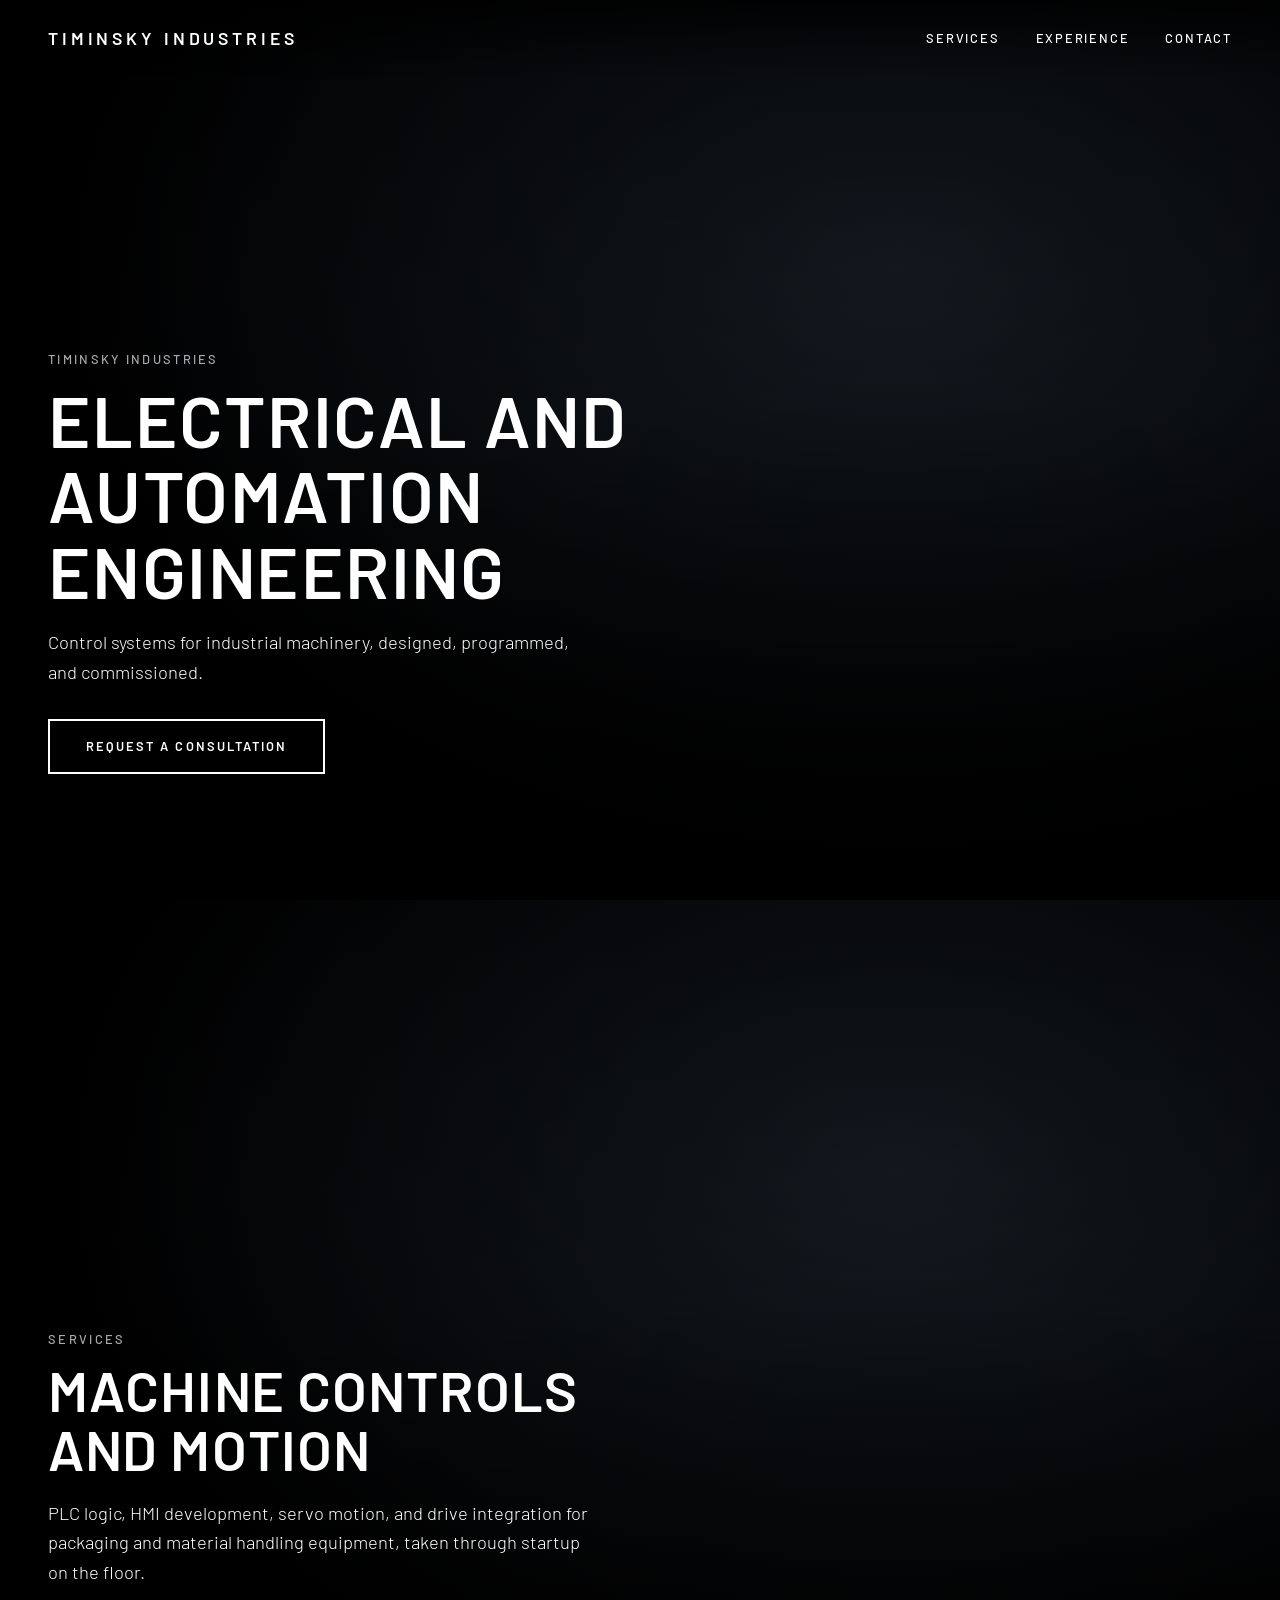
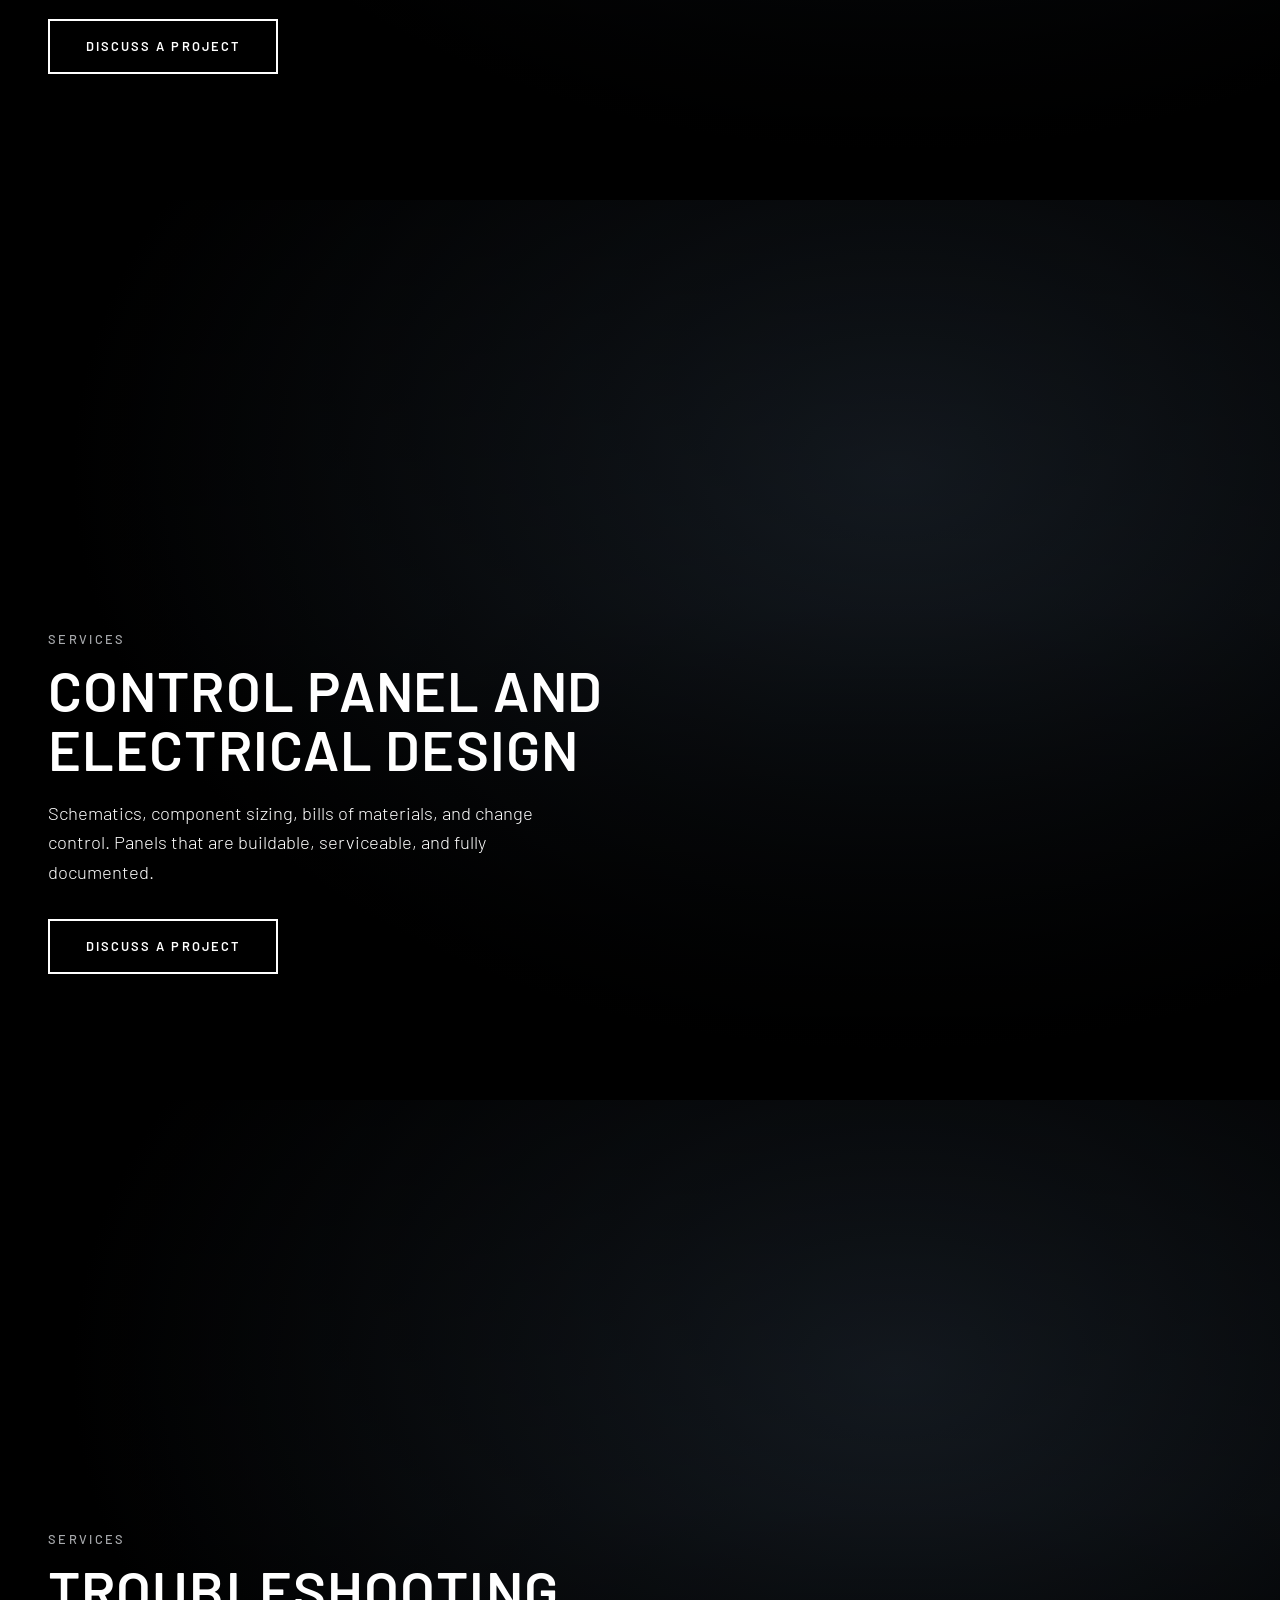
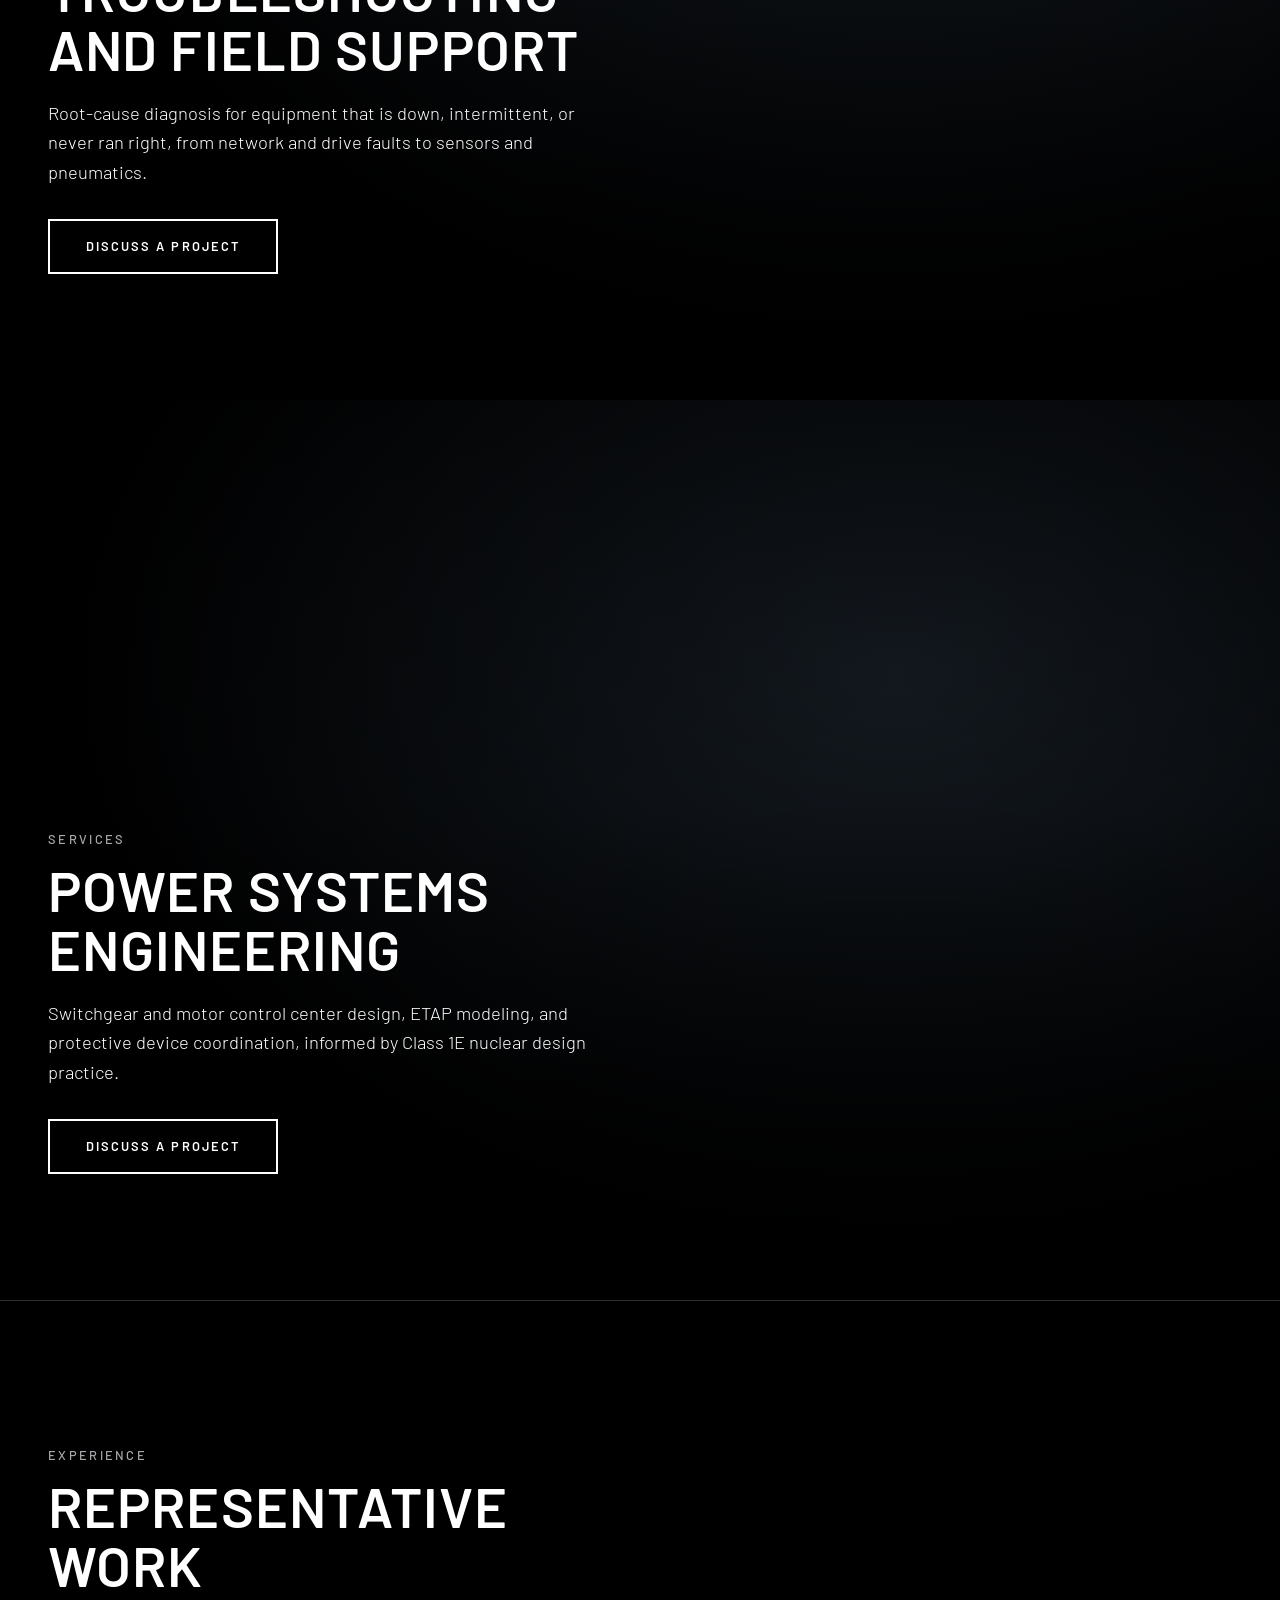
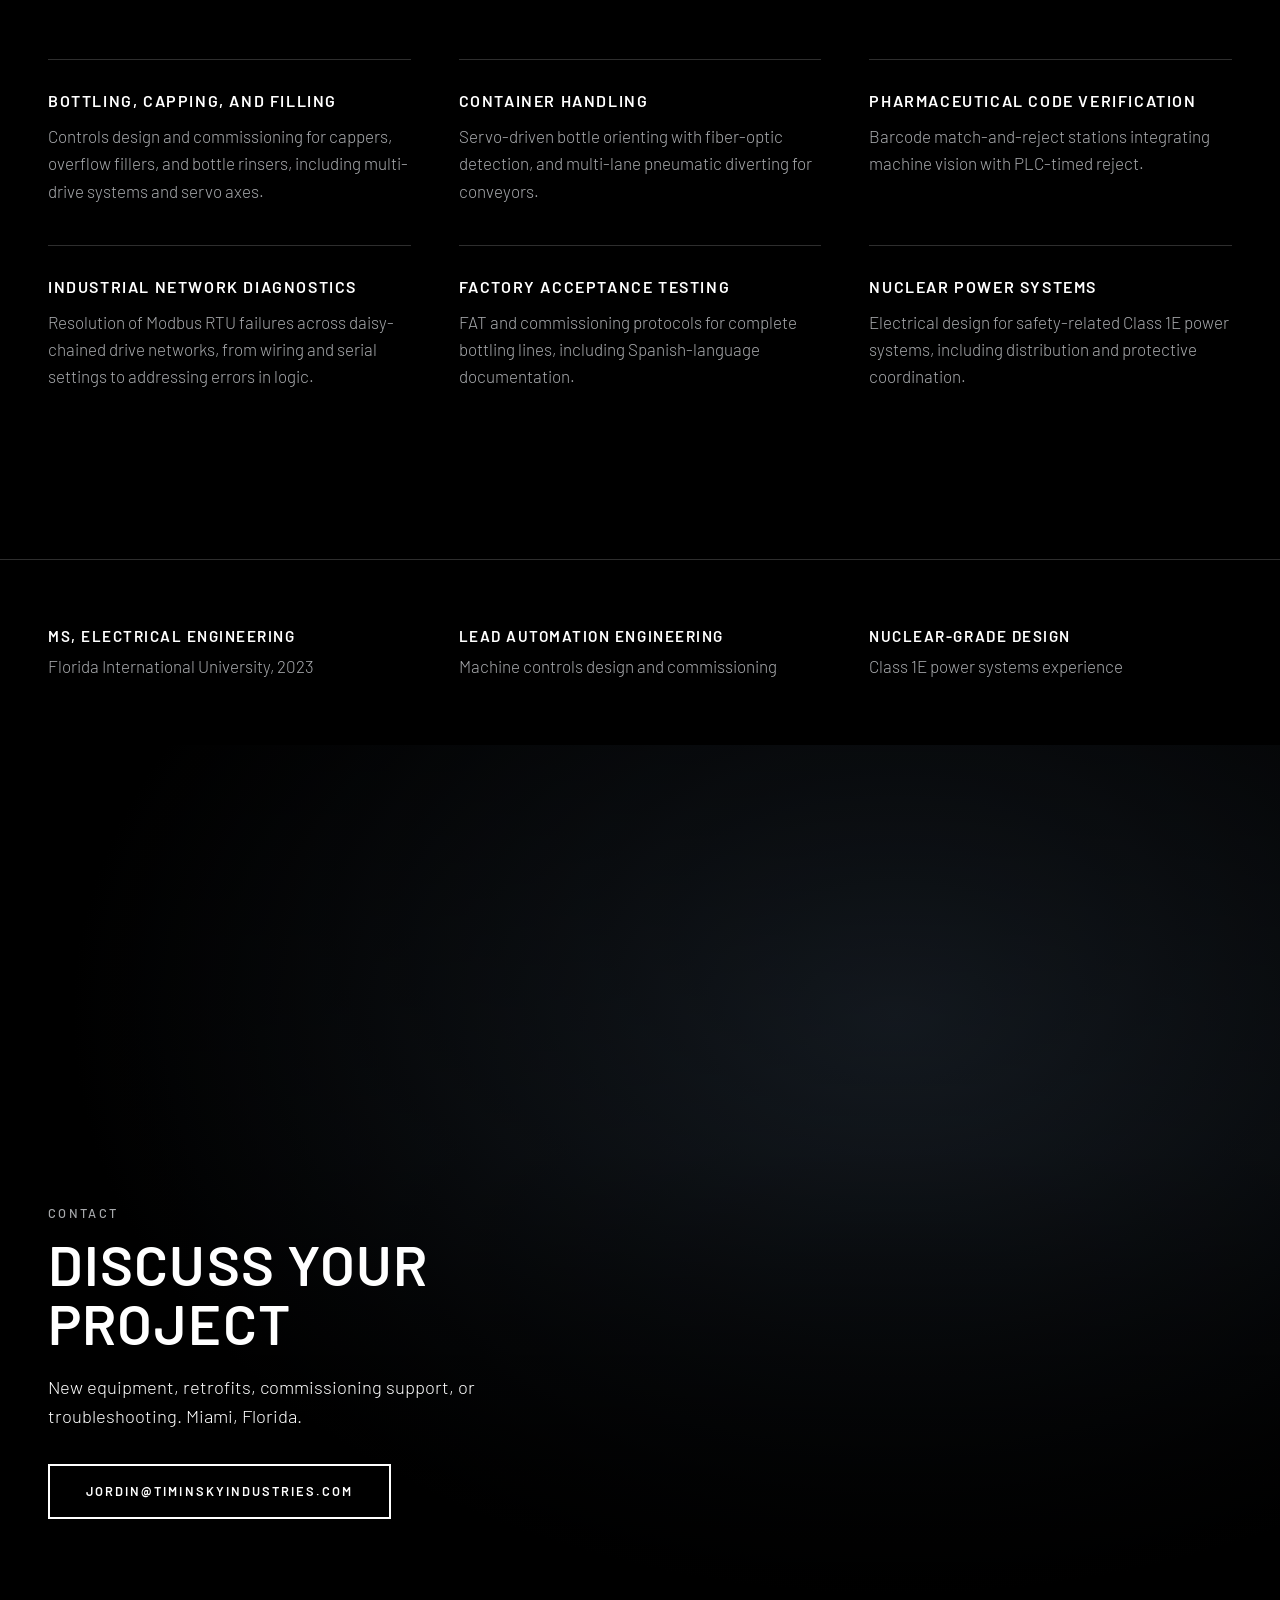
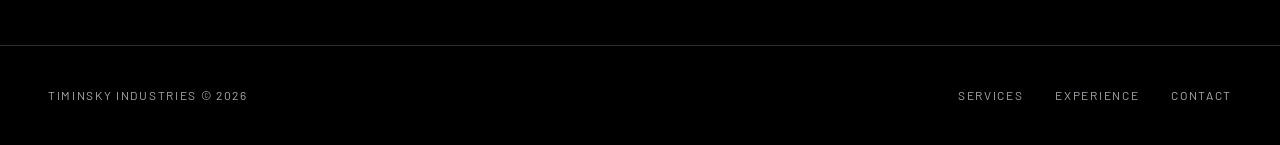
==== commit 8d1cbb1f: "Update index.html" ====
--- a/index.html
+++ b/index.html
@@ -50,7 +50,7 @@
   .site-nav a:hover { color: var(--gray); }
   .menu-toggle {
     background: none; border: 0; color: var(--white); cursor: pointer;
-    display: flex; flex-direction: column; gap: 6px; padding: 6px 0;
+    display: none; flex-direction: column; gap: 6px; padding: 6px 0;
   }
   .menu-toggle span { display: block; width: 24px; height: 2px; background: var(--white); }
 
@@ -155,6 +155,7 @@
 
   @media (max-width: 900px) {
     .site-nav { display: none; }
+    .menu-toggle { display: flex; }
     .grid, .credentials { grid-template-columns: 1fr; }
     .credentials { gap: 2rem; }
   }
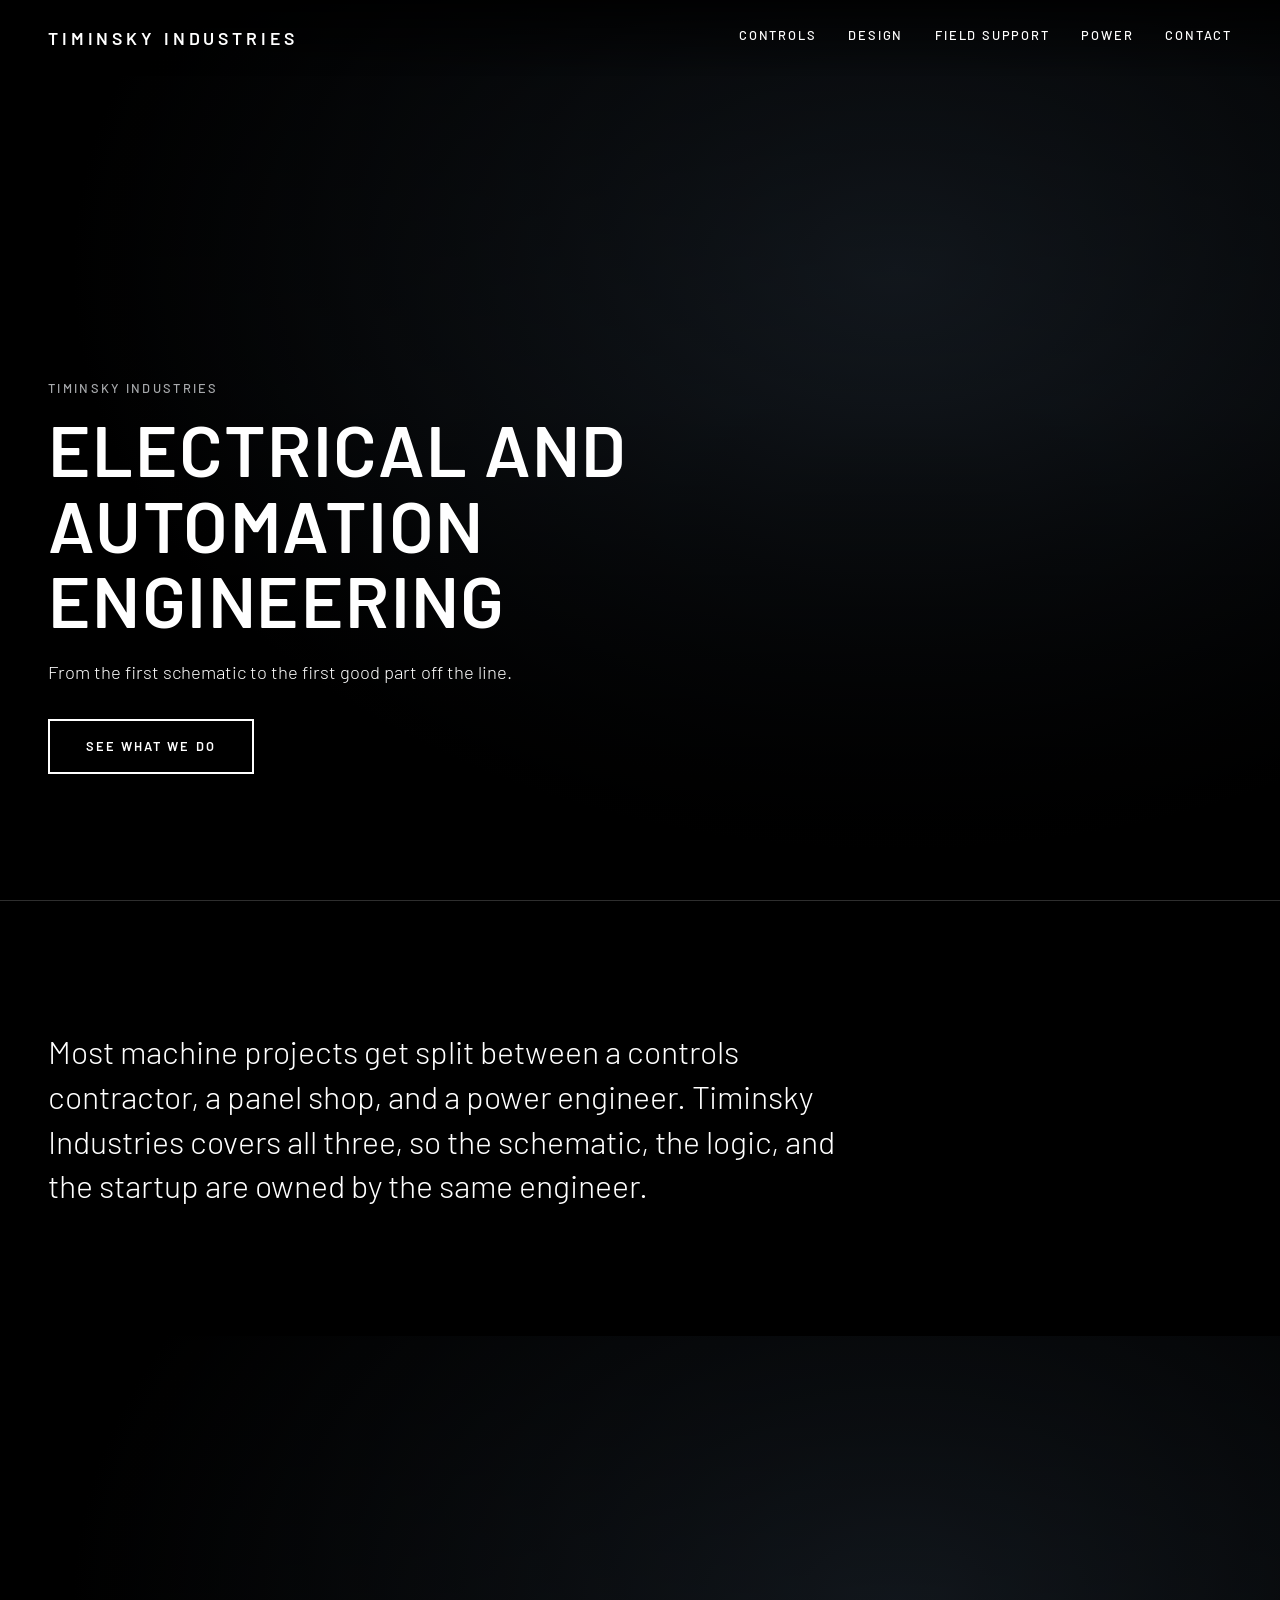
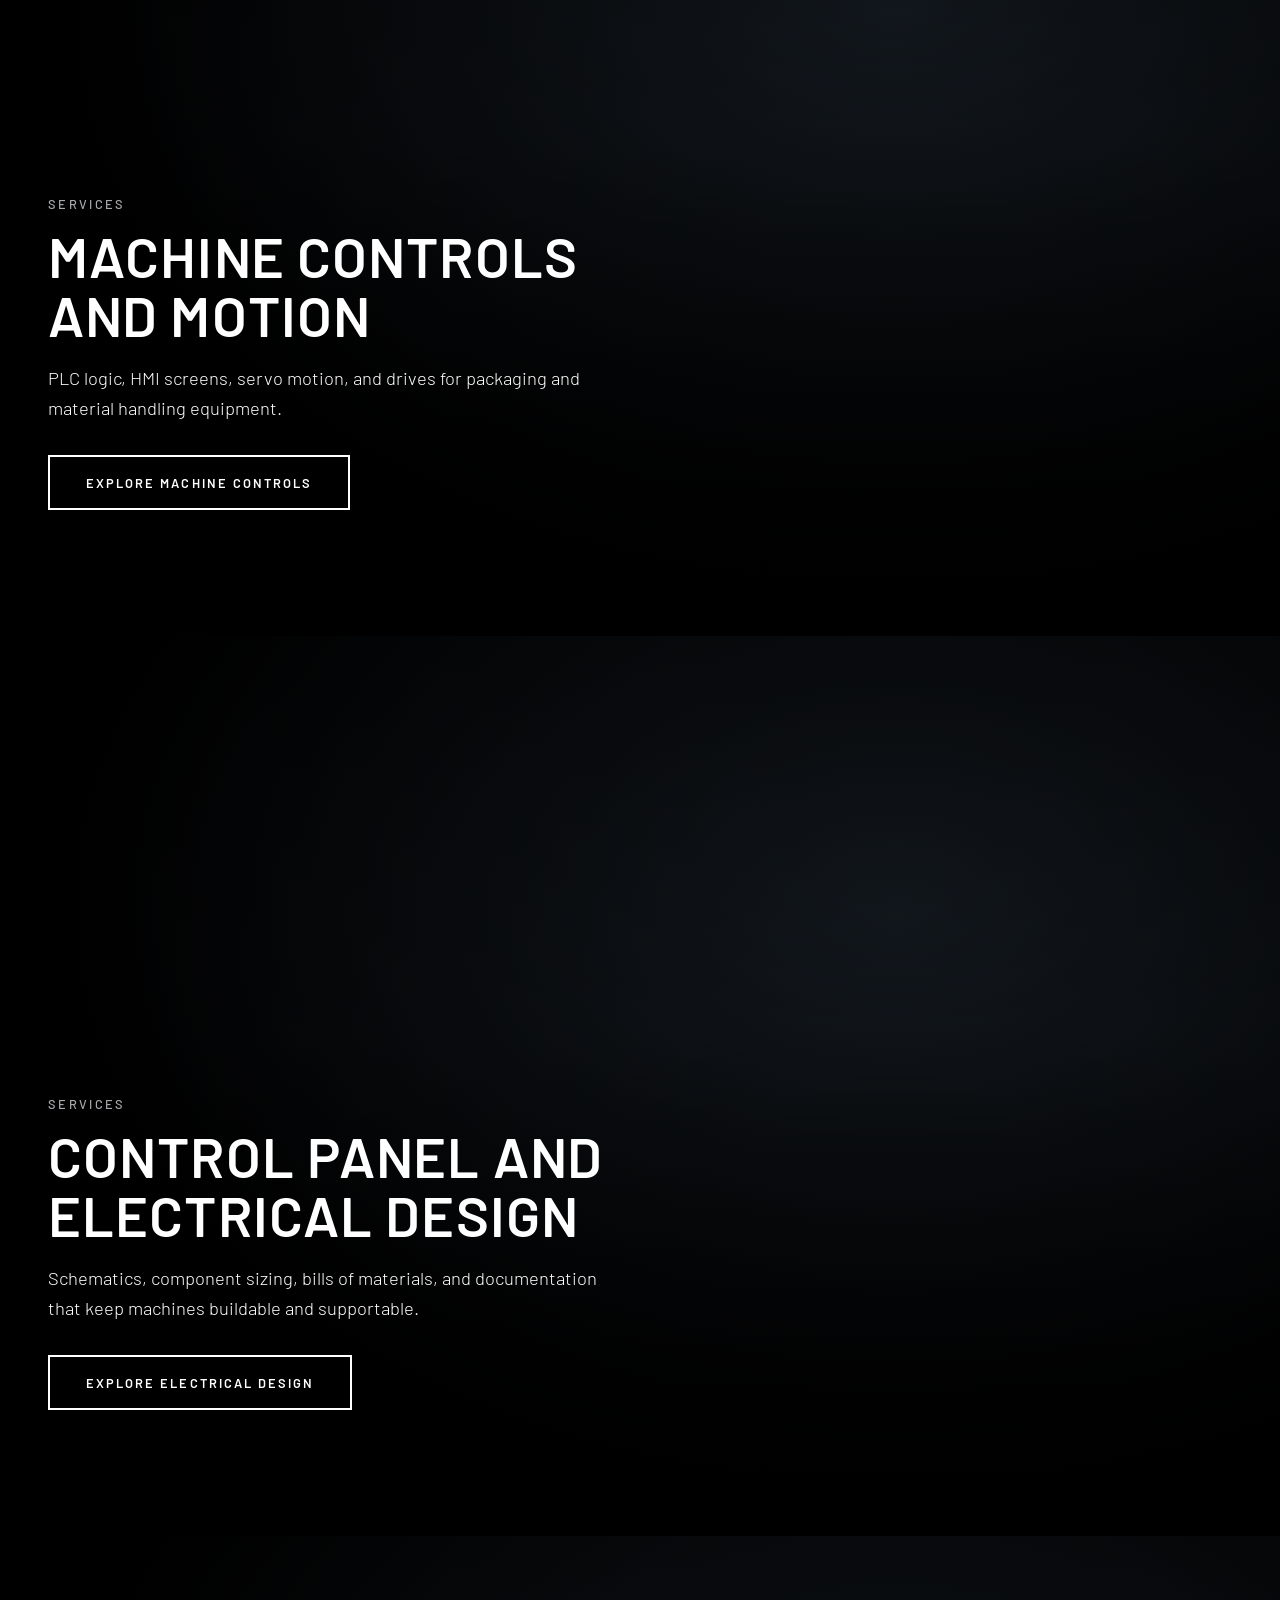
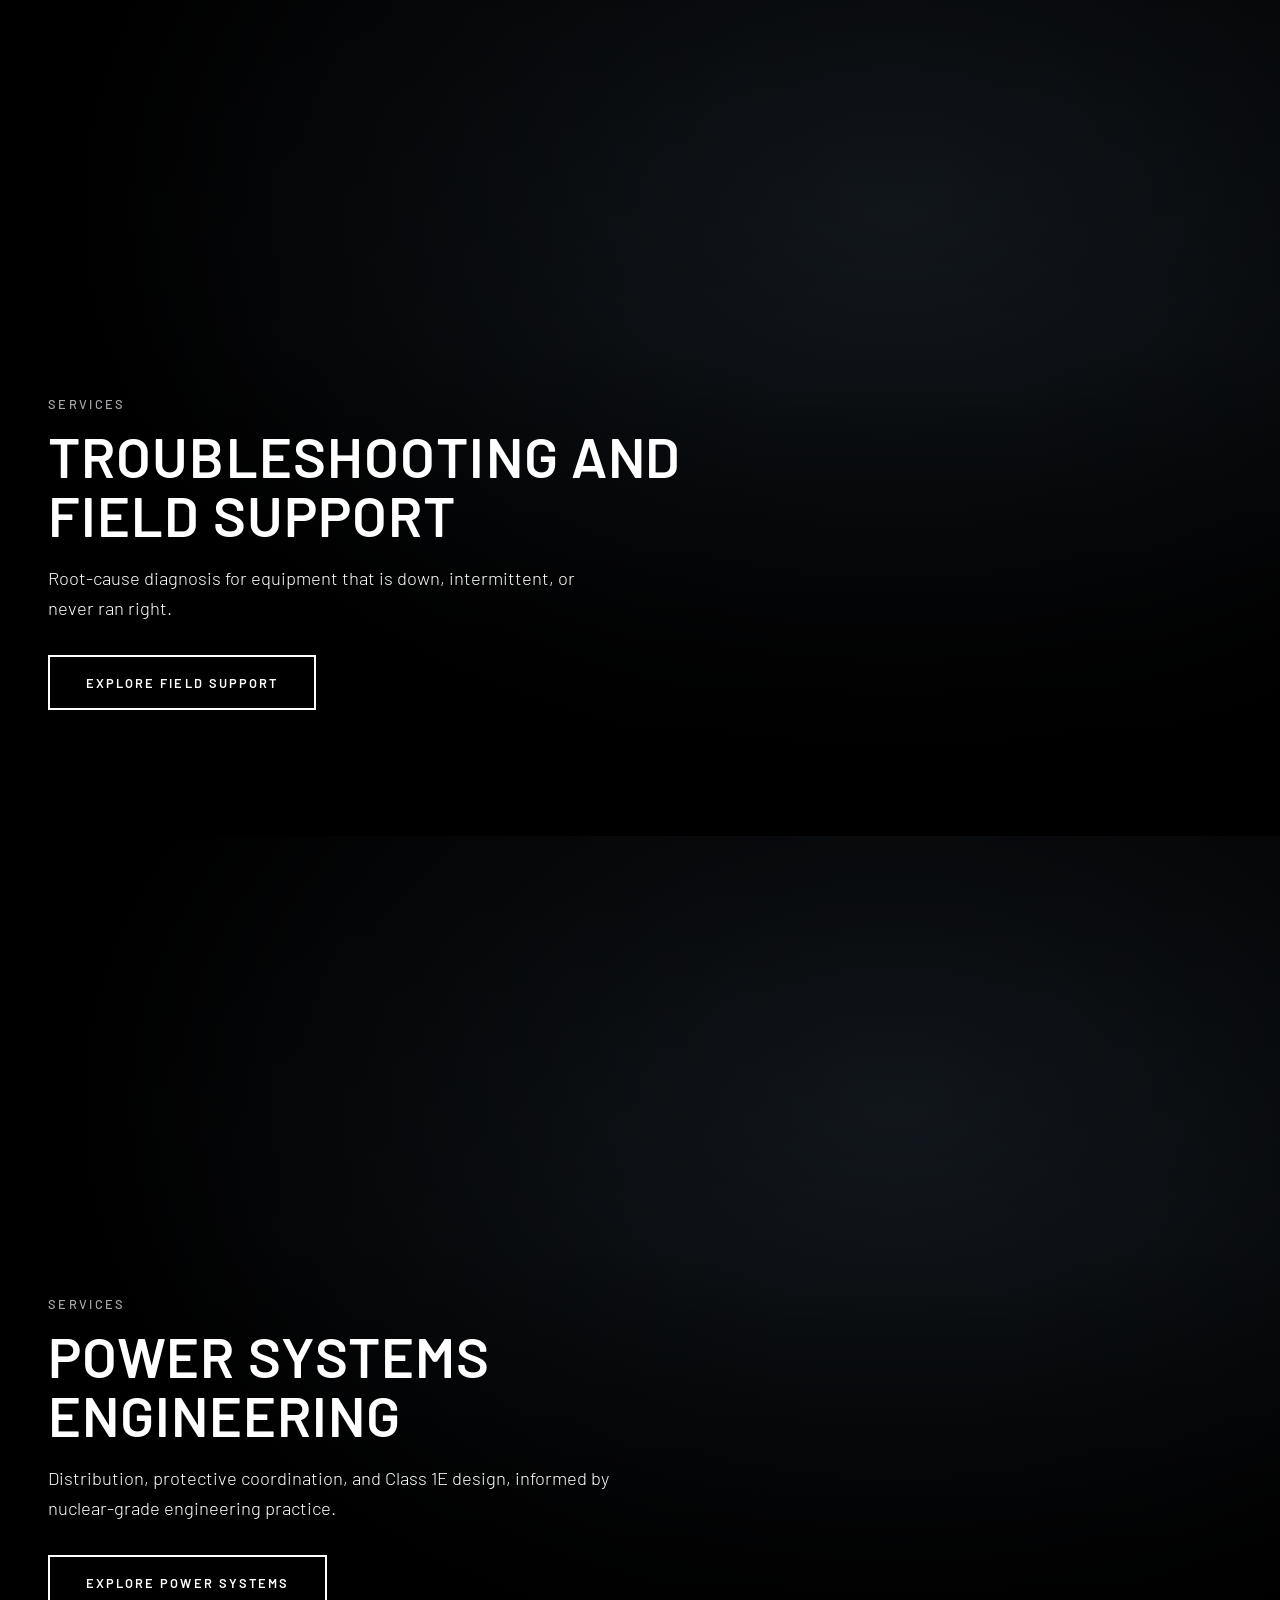
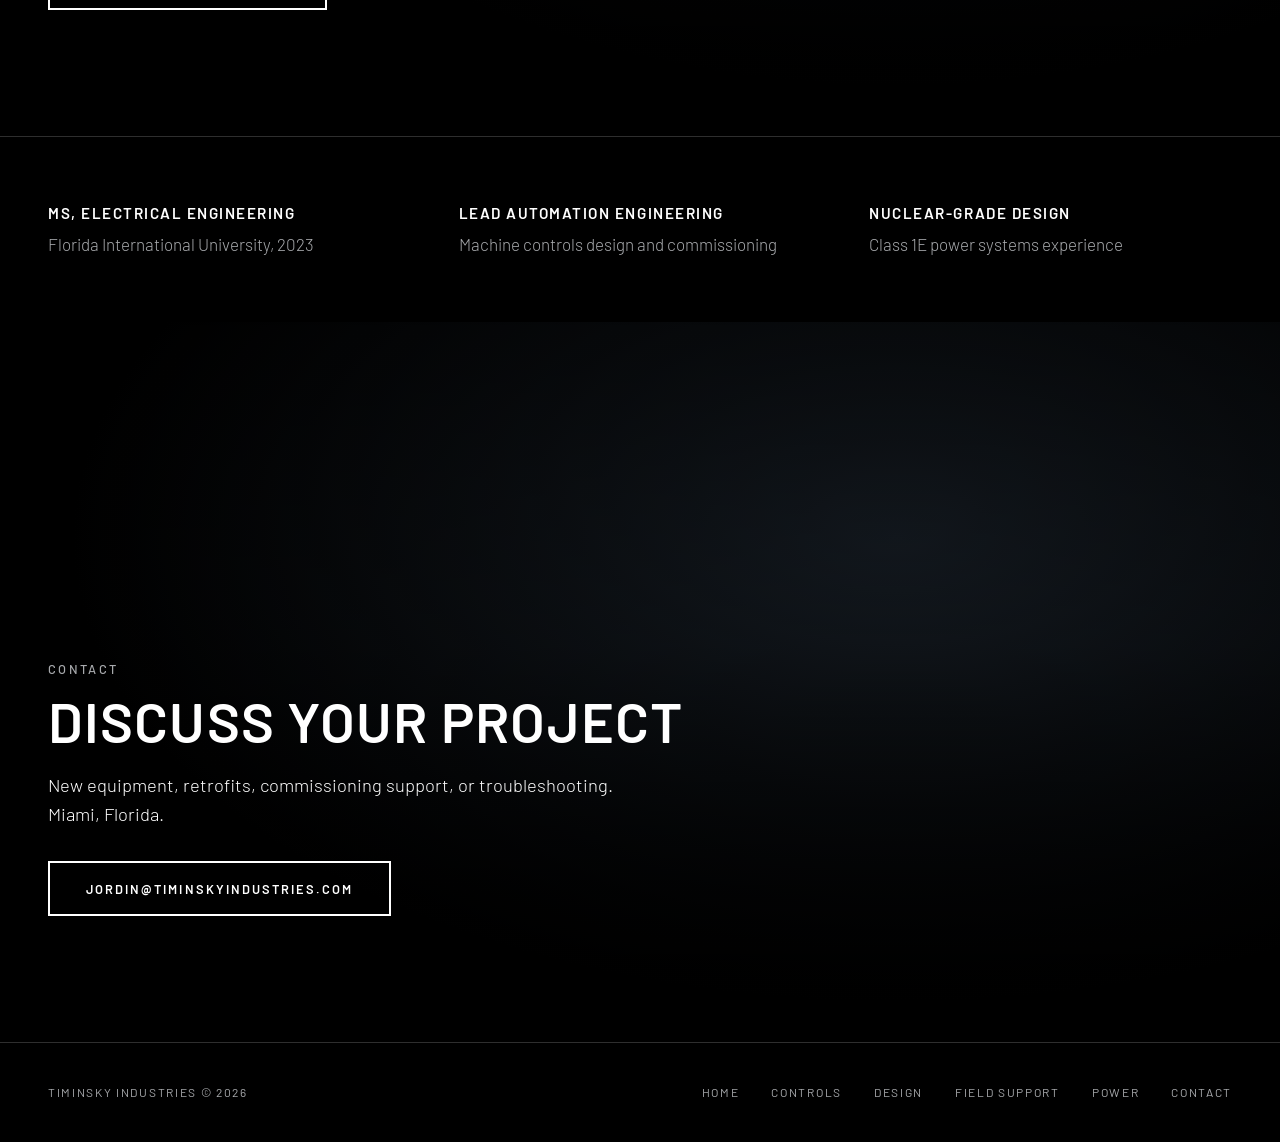
==== commit ee8746a1: "Split site into home and service pages" ====
--- a/index.html
+++ b/index.html
@@ -4,183 +4,19 @@
 <meta charset="utf-8">
 <meta name="viewport" content="width=device-width, initial-scale=1, viewport-fit=cover">
 <title>Timinsky Industries | Electrical and Automation Engineering</title>
-<meta name="description" content="Timinsky Industries provides industrial automation, control panel design, and power systems engineering. Miami, Florida.">
+<meta name="description" content="Timinsky Industries provides machine controls, control panel design, field support, and power systems engineering. Miami, Florida.">
 <link rel="preconnect" href="https://fonts.googleapis.com">
 <link rel="preconnect" href="https://fonts.gstatic.com" crossorigin>
 <link href="https://fonts.googleapis.com/css2?family=Barlow:wght@300;400;500;600&display=swap" rel="stylesheet">
-<style>
-  :root {
-    --black: #000000;
-    --white: #FFFFFF;
-    --gray: #A7A9AC;
-    --line: rgba(255,255,255,0.18);
-    --font: "Barlow", "D-DIN", "Helvetica Neue", Arial, sans-serif;
-    box-sizing: border-box;
-  }
-  *, *::before, *::after { box-sizing: inherit; }
-  html { scroll-behavior: smooth; }
-  body {
-    margin: 0;
-    background: var(--black);
-    color: var(--white);
-    font-family: var(--font);
-    font-size: 1.0625rem;
-    line-height: 1.6;
-    -webkit-font-smoothing: antialiased;
-  }
-  a { color: inherit; }
-  a:focus-visible, button:focus-visible { outline: 2px solid var(--white); outline-offset: 4px; }
-
-  /* Header */
-  .site-header {
-    position: fixed; top: 0; left: 0; right: 0; z-index: 20;
-    padding: calc(1.5rem + env(safe-area-inset-top, 0px)) 3rem 1.5rem;
-    display: flex; align-items: center; justify-content: space-between; gap: 2rem;
-    background: linear-gradient(to bottom, rgba(0,0,0,0.75), rgba(0,0,0,0));
-  }
-  .wordmark {
-    text-decoration: none; font-weight: 600; font-size: 1.1rem;
-    letter-spacing: 0.22em; text-transform: uppercase; white-space: nowrap;
-  }
-  .site-nav { display: flex; gap: 2.25rem; margin-left: auto; }
-  .site-nav a, .menu-toggle {
-    text-decoration: none; font-weight: 500; font-size: 0.8rem;
-    letter-spacing: 0.14em; text-transform: uppercase;
-  }
-  .site-nav a:hover { color: var(--gray); }
-  .menu-toggle {
-    background: none; border: 0; color: var(--white); cursor: pointer;
-    display: none; flex-direction: column; gap: 6px; padding: 6px 0;
-  }
-  .menu-toggle span { display: block; width: 24px; height: 2px; background: var(--white); }
-
-  /* Slide-out menu */
-  .menu {
-    position: fixed; top: 0; right: 0; bottom: 0; z-index: 30;
-    width: min(22rem, 100%);
-    background: var(--black);
-    border-left: 1px solid var(--line);
-    padding: calc(5.5rem + env(safe-area-inset-top, 0px)) 2.5rem 2.5rem;
-    transform: translateX(100%);
-    transition: transform 0.35s ease;
-    visibility: hidden;
-  }
-  .menu.open { transform: translateX(0); visibility: visible; }
-  .menu a {
-    display: block; text-decoration: none; text-transform: uppercase;
-    letter-spacing: 0.12em; font-weight: 500; font-size: 1rem;
-    padding: 1rem 0; border-bottom: 1px solid var(--line);
-  }
-  .menu-close {
-    position: absolute; top: calc(1.5rem + env(safe-area-inset-top, 0px)); right: 2rem;
-    background: none; border: 0; color: var(--white); font-size: 2rem; line-height: 1; cursor: pointer;
-  }
-
-  /* Full-screen panels */
-  .panel {
-    position: relative;
-    min-height: 100vh;
-    min-height: 100svh;
-    display: flex; align-items: flex-end;
-    padding: 0 3rem 14vh;
-    background-color: var(--black);
-    background-image:
-      linear-gradient(to top, rgba(0,0,0,0.85) 0%, rgba(0,0,0,0.25) 55%, rgba(0,0,0,0.45) 100%),
-      var(--img, none),
-      radial-gradient(ellipse at 70% 30%, #1B232C 0%, #000 65%);
-    background-size: cover; background-position: center;
-  }
-  .panel-content { max-width: 38rem; }
-  .label {
-    font-size: 0.8rem; font-weight: 500; letter-spacing: 0.18em;
-    text-transform: uppercase; color: var(--gray); margin: 0 0 0.75rem;
-  }
-  .panel h1, .panel h2 {
-    font-weight: 600; text-transform: uppercase;
-    letter-spacing: 0.02em; line-height: 1.05; margin: 0 0 1.25rem;
-  }
-  .panel h1 { font-size: clamp(2.4rem, 6vw, 4.5rem); }
-  .panel h2 { font-size: clamp(2rem, 4.8vw, 3.5rem); }
-  .panel p.body { font-weight: 300; font-size: 1.15rem; margin: 0 0 2rem; max-width: 34rem; }
-
-  .btn {
-    display: inline-block; text-decoration: none;
-    border: 2px solid var(--white);
-    padding: 0.95rem 2.25rem;
-    font-size: 0.8rem; font-weight: 600; letter-spacing: 0.16em; text-transform: uppercase;
-    transition: background-color 0.25s ease, color 0.25s ease;
-  }
-  .btn:hover { background: var(--white); color: var(--black); }
-
-  /* Hero load-in */
-  .hero .panel-content { animation: rise 1.1s ease-out 0.2s both; }
-  @keyframes rise { from { opacity: 0; transform: translateY(24px); } to { opacity: 1; transform: none; } }
-
-  /* Experience grid */
-  .experience { padding: 9rem 3rem 8rem; border-top: 1px solid var(--line); }
-  .experience-head { max-width: 38rem; margin-bottom: 4rem; }
-  .experience-head h2 {
-    font-weight: 600; text-transform: uppercase; letter-spacing: 0.02em;
-    font-size: clamp(2rem, 4.8vw, 3.5rem); line-height: 1.05; margin: 0;
-  }
-  .grid { display: grid; grid-template-columns: repeat(3, 1fr); gap: 0 3rem; }
-  .item { border-top: 1px solid var(--line); padding: 1.75rem 0 2.5rem; }
-  .item h3 {
-    font-size: 1rem; font-weight: 600; letter-spacing: 0.1em; text-transform: uppercase;
-    margin: 0 0 0.6rem;
-  }
-  .item p { margin: 0; color: var(--gray); font-weight: 300; }
-
-  /* Credentials strip */
-  .credentials {
-    display: grid; grid-template-columns: repeat(3, 1fr); gap: 3rem;
-    padding: 4rem 3rem; border-top: 1px solid var(--line);
-  }
-  .credentials strong {
-    display: block; font-weight: 600; font-size: 0.95rem; letter-spacing: 0.1em;
-    text-transform: uppercase; margin-bottom: 0.35rem;
-  }
-  .credentials span { color: var(--gray); font-weight: 300; }
-
-  /* Footer */
-  footer {
-    display: flex; flex-wrap: wrap; justify-content: space-between; gap: 1.5rem;
-    padding: 2.5rem 3rem calc(2.5rem + env(safe-area-inset-bottom, 0px));
-    border-top: 1px solid var(--line);
-    font-size: 0.75rem; letter-spacing: 0.14em; text-transform: uppercase; color: var(--gray);
-  }
-  footer nav { display: flex; gap: 2rem; flex-wrap: wrap; }
-  footer a { text-decoration: none; }
-  footer a:hover { color: var(--white); }
-
-  @media (max-width: 900px) {
-    .site-nav { display: none; }
-    .menu-toggle { display: flex; }
-    .grid, .credentials { grid-template-columns: 1fr; }
-    .credentials { gap: 2rem; }
-  }
-  @media (max-width: 560px) {
-    .site-header { padding-left: 1.5rem; padding-right: 1.5rem; }
-    .wordmark { font-size: 0.9rem; letter-spacing: 0.16em; }
-    .panel { padding: 0 1.5rem 12vh; }
-    .experience { padding: 6rem 1.5rem 5rem; }
-    .credentials, footer { padding-left: 1.5rem; padding-right: 1.5rem; }
-  }
-  @media (prefers-reduced-motion: reduce) {
-    html { scroll-behavior: auto; }
-    .hero .panel-content { animation: none; }
-    .menu { transition: none; }
-  }
-</style>
+<link rel="stylesheet" href="styles.css">
 </head>
 <body>
 
 <header class="site-header">
-  <a class="wordmark" href="#top">Timinsky Industries</a>
+  <a class="wordmark" href="index.html">Timinsky Industries</a>
   <nav class="site-nav" aria-label="Main">
-    <a href="#controls">Services</a>
-    <a href="#experience">Experience</a>
-    <a href="#contact">Contact</a>
+    <a href="controls.html">Controls</a><a href="electrical-design.html">Design</a><a href="field-support.html">Field support</a><a href="power-systems.html">Power</a>
+    <a href="index.html#contact">Contact</a>
   </nav>
   <button class="menu-toggle" aria-label="Open menu" aria-expanded="false" aria-controls="menu">
     <span></span><span></span><span></span>
@@ -189,93 +25,59 @@
 
 <nav class="menu" id="menu" aria-label="Menu">
   <button class="menu-close" aria-label="Close menu">&times;</button>
-  <a href="#controls">Machine controls</a>
-  <a href="#panels">Electrical design</a>
-  <a href="#field">Field support</a>
-  <a href="#power">Power systems</a>
-  <a href="#experience">Experience</a>
-  <a href="#contact">Contact</a>
+  <a href="index.html">Home</a>
+  <a href="controls.html">Machine controls and motion</a><a href="electrical-design.html">Control panel and electrical design</a><a href="field-support.html">Troubleshooting and field support</a><a href="power-systems.html">Power systems engineering</a>
+  <a href="index.html#contact">Contact</a>
 </nav>
 
-<main id="top">
-  <!-- Panel photos are free Unsplash images (unsplash.com/license).
-       To swap one, replace the URL in that panel's --img value with your own, e.g. url('images/hero.jpg'). -->
+<main>
 
   <section class="panel hero" style="--img: url('https://images.unsplash.com/photo-1647427060118-4911c9821b82?fm=jpg&amp;q=70&amp;w=2000&amp;auto=format&amp;fit=crop');">
     <div class="panel-content">
       <p class="label">Timinsky Industries</p>
       <h1>Electrical and automation engineering</h1>
-      <p class="body">Control systems for industrial machinery, designed, programmed, and commissioned.</p>
-      <a class="btn" href="#contact">Request a consultation</a>
+      <p class="body">From the first schematic to the first good part off the line.</p>
+      <a class="btn" href="#services">See what we do</a>
     </div>
   </section>
 
-  <section class="panel" id="controls" style="--img: url('https://images.unsplash.com/photo-1655204903983-73007f15cb3e?fm=jpg&amp;q=70&amp;w=2000&amp;auto=format&amp;fit=crop');">
+  <section class="section" id="services">
+    <p class="intro-text">Most machine projects get split between a controls contractor, a panel shop, and a power engineer. Timinsky Industries covers all three, so the schematic, the logic, and the startup are owned by the same engineer.</p>
+  </section>
+
+  <section class="panel" style="--img: url('https://images.unsplash.com/photo-1655204903983-73007f15cb3e?fm=jpg&amp;q=70&amp;w=2000&amp;auto=format&amp;fit=crop');">
     <div class="panel-content">
       <p class="label">Services</p>
       <h2>Machine controls and motion</h2>
-      <p class="body">PLC logic, HMI development, servo motion, and drive integration for packaging and material handling equipment, taken through startup on the floor.</p>
-      <a class="btn" href="#contact">Discuss a project</a>
+      <p class="body">PLC logic, HMI screens, servo motion, and drives for packaging and material handling equipment.</p>
+      <a class="btn" href="controls.html">Explore machine controls</a>
     </div>
   </section>
 
-  <section class="panel" id="panels" style="--img: url('https://images.unsplash.com/photo-1780034766312-73825064806c?fm=jpg&amp;q=70&amp;w=2000&amp;auto=format&amp;fit=crop');">
+  <section class="panel" style="--img: url('https://images.unsplash.com/photo-1780034766312-73825064806c?fm=jpg&amp;q=70&amp;w=2000&amp;auto=format&amp;fit=crop');">
     <div class="panel-content">
       <p class="label">Services</p>
       <h2>Control panel and electrical design</h2>
-      <p class="body">Schematics, component sizing, bills of materials, and change control. Panels that are buildable, serviceable, and fully documented.</p>
-      <a class="btn" href="#contact">Discuss a project</a>
+      <p class="body">Schematics, component sizing, bills of materials, and documentation that keep machines buildable and supportable.</p>
+      <a class="btn" href="electrical-design.html">Explore electrical design</a>
     </div>
   </section>
 
-  <section class="panel" id="field" style="--img: url('https://images.unsplash.com/photo-1652715564391-38cc4475b7f5?fm=jpg&amp;q=70&amp;w=2000&amp;auto=format&amp;fit=crop');">
+  <section class="panel" style="--img: url('https://images.unsplash.com/photo-1652715564391-38cc4475b7f5?fm=jpg&amp;q=70&amp;w=2000&amp;auto=format&amp;fit=crop');">
     <div class="panel-content">
       <p class="label">Services</p>
       <h2>Troubleshooting and field support</h2>
-      <p class="body">Root-cause diagnosis for equipment that is down, intermittent, or never ran right, from network and drive faults to sensors and pneumatics.</p>
-      <a class="btn" href="#contact">Discuss a project</a>
+      <p class="body">Root-cause diagnosis for equipment that is down, intermittent, or never ran right.</p>
+      <a class="btn" href="field-support.html">Explore field support</a>
     </div>
   </section>
 
-  <section class="panel" id="power" style="--img: url('https://images.unsplash.com/photo-1738918937796-743064feefa1?fm=jpg&amp;q=70&amp;w=2000&amp;auto=format&amp;fit=crop');">
+  <section class="panel" style="--img: url('https://images.unsplash.com/photo-1738918937796-743064feefa1?fm=jpg&amp;q=70&amp;w=2000&amp;auto=format&amp;fit=crop');">
     <div class="panel-content">
       <p class="label">Services</p>
       <h2>Power systems engineering</h2>
-      <p class="body">Switchgear and motor control center design, ETAP modeling, and protective device coordination, informed by Class 1E nuclear design practice.</p>
-      <a class="btn" href="#contact">Discuss a project</a>
-    </div>
-  </section>
-
-  <section class="experience" id="experience">
-    <div class="experience-head">
-      <p class="label">Experience</p>
-      <h2>Representative work</h2>
-    </div>
-    <div class="grid">
-      <div class="item">
-        <h3>Bottling, capping, and filling</h3>
-        <p>Controls design and commissioning for cappers, overflow fillers, and bottle rinsers, including multi-drive systems and servo axes.</p>
-      </div>
-      <div class="item">
-        <h3>Container handling</h3>
-        <p>Servo-driven bottle orienting with fiber-optic detection, and multi-lane pneumatic diverting for conveyors.</p>
-      </div>
-      <div class="item">
-        <h3>Pharmaceutical code verification</h3>
-        <p>Barcode match-and-reject stations integrating machine vision with PLC-timed reject.</p>
-      </div>
-      <div class="item">
-        <h3>Industrial network diagnostics</h3>
-        <p>Resolution of Modbus RTU failures across daisy-chained drive networks, from wiring and serial settings to addressing errors in logic.</p>
-      </div>
-      <div class="item">
-        <h3>Factory acceptance testing</h3>
-        <p>FAT and commissioning protocols for complete bottling lines, including Spanish-language documentation.</p>
-      </div>
-      <div class="item">
-        <h3>Nuclear power systems</h3>
-        <p>Electrical design for safety-related Class 1E power systems, including distribution and protective coordination.</p>
-      </div>
+      <p class="body">Distribution, protective coordination, and Class 1E design, informed by nuclear-grade engineering practice.</p>
+      <a class="btn" href="power-systems.html">Explore power systems</a>
     </div>
   </section>
 
@@ -285,44 +87,26 @@
     <div><strong>Nuclear-grade design</strong><span>Class 1E power systems experience</span></div>
   </section>
 
-  <section class="panel" id="contact" style="--img: url('https://images.unsplash.com/photo-1653108951561-b9198632de97?fm=jpg&amp;q=70&amp;w=2000&amp;auto=format&amp;fit=crop');">
+  <section class="panel short" id="contact" style="--img: url('https://images.unsplash.com/photo-1653108951561-b9198632de97?fm=jpg&amp;q=70&amp;w=2000&amp;auto=format&amp;fit=crop');">
     <div class="panel-content">
       <p class="label">Contact</p>
       <h2>Discuss your project</h2>
       <p class="body">New equipment, retrofits, commissioning support, or troubleshooting. Miami, Florida.</p>
-      <a class="btn" href="mailto:jordin@timinskyindustries.com">jordin@timinskyindustries.com</a>
+      <a class="btn" href="mailto:jordin@timinskyindustries.com?subject=Project%20inquiry">jordin@timinskyindustries.com</a>
     </div>
   </section>
+
 </main>
 
 <footer>
   <span>Timinsky Industries &copy; 2026</span>
   <nav aria-label="Footer">
-    <a href="#controls">Services</a>
-    <a href="#experience">Experience</a>
+    <a href="index.html">Home</a>
+    <a href="controls.html">Controls</a><a href="electrical-design.html">Design</a><a href="field-support.html">Field support</a><a href="power-systems.html">Power</a>
     <a href="mailto:jordin@timinskyindustries.com">Contact</a>
   </nav>
 </footer>
 
-<script>
-  (function () {
-    var toggle = document.querySelector('.menu-toggle');
-    var menu = document.getElementById('menu');
-    var close = menu.querySelector('.menu-close');
-    function setOpen(open) {
-      menu.classList.toggle('open', open);
-      toggle.setAttribute('aria-expanded', String(open));
-      if (open) { close.focus(); } else { toggle.focus(); }
-    }
-    toggle.addEventListener('click', function () { setOpen(true); });
-    close.addEventListener('click', function () { setOpen(false); });
-    menu.querySelectorAll('a').forEach(function (a) {
-      a.addEventListener('click', function () { menu.classList.remove('open'); toggle.setAttribute('aria-expanded', 'false'); });
-    });
-    document.addEventListener('keydown', function (e) {
-      if (e.key === 'Escape' && menu.classList.contains('open')) setOpen(false);
-    });
-  })();
-</script>
+<script src="script.js"></script>
 </body>
 </html>
--- a/styles.css
+++ b/styles.css
@@ -0,0 +1,166 @@
+:root {
+  --black: #000000;
+  --white: #FFFFFF;
+  --gray: #A7A9AC;
+  --line: rgba(255,255,255,0.18);
+  --font: "Barlow", "D-DIN", "Helvetica Neue", Arial, sans-serif;
+  box-sizing: border-box;
+}
+*, *::before, *::after { box-sizing: inherit; }
+html { scroll-behavior: smooth; }
+body {
+  margin: 0; background: var(--black); color: var(--white);
+  font-family: var(--font); font-size: 1.0625rem; line-height: 1.6;
+  -webkit-font-smoothing: antialiased;
+}
+a { color: inherit; }
+a:focus-visible, button:focus-visible { outline: 2px solid var(--white); outline-offset: 4px; }
+
+/* Header */
+.site-header {
+  position: fixed; top: 0; left: 0; right: 0; z-index: 20;
+  padding: calc(1.5rem + env(safe-area-inset-top, 0px)) 3rem 1.5rem;
+  display: flex; align-items: center; justify-content: space-between; gap: 2rem;
+  background: linear-gradient(to bottom, rgba(0,0,0,0.8), rgba(0,0,0,0));
+}
+.wordmark {
+  text-decoration: none; font-weight: 600; font-size: 1.1rem;
+  letter-spacing: 0.22em; text-transform: uppercase; white-space: nowrap;
+}
+.site-nav { display: flex; gap: 2rem; margin-left: auto; }
+.site-nav a {
+  text-decoration: none; font-weight: 500; font-size: 0.8rem;
+  letter-spacing: 0.14em; text-transform: uppercase; padding-bottom: 4px;
+  border-bottom: 2px solid transparent;
+}
+.site-nav a:hover { color: var(--gray); }
+.site-nav a[aria-current="page"] { border-bottom-color: var(--white); }
+.menu-toggle {
+  background: none; border: 0; color: var(--white); cursor: pointer;
+  display: none; flex-direction: column; gap: 6px; padding: 6px 0;
+}
+.menu-toggle span { display: block; width: 24px; height: 2px; background: var(--white); }
+
+/* Slide-out menu (mobile) */
+.menu {
+  position: fixed; top: 0; right: 0; bottom: 0; z-index: 30;
+  width: min(22rem, 100%); background: var(--black);
+  border-left: 1px solid var(--line);
+  padding: calc(5.5rem + env(safe-area-inset-top, 0px)) 2.5rem 2.5rem;
+  transform: translateX(100%); transition: transform 0.35s ease; visibility: hidden;
+}
+.menu.open { transform: translateX(0); visibility: visible; }
+.menu a {
+  display: block; text-decoration: none; text-transform: uppercase;
+  letter-spacing: 0.12em; font-weight: 500; font-size: 1rem;
+  padding: 1rem 0; border-bottom: 1px solid var(--line);
+}
+.menu-close {
+  position: absolute; top: calc(1.5rem + env(safe-area-inset-top, 0px)); right: 2rem;
+  background: none; border: 0; color: var(--white); font-size: 2rem; line-height: 1; cursor: pointer;
+}
+
+/* Full-screen panels */
+.panel {
+  position: relative; min-height: 100vh; min-height: 100svh;
+  display: flex; align-items: flex-end; padding: 0 3rem 14vh;
+  background-color: var(--black);
+  background-image:
+    linear-gradient(to top, rgba(0,0,0,0.88) 0%, rgba(0,0,0,0.3) 55%, rgba(0,0,0,0.5) 100%),
+    var(--img, none),
+    radial-gradient(ellipse at 70% 30%, #1B232C 0%, #000 65%);
+  background-size: cover; background-position: center;
+}
+.panel.short { min-height: 80vh; min-height: 80svh; }
+.panel-content { max-width: 40rem; }
+.label {
+  font-size: 0.8rem; font-weight: 500; letter-spacing: 0.18em;
+  text-transform: uppercase; color: var(--gray); margin: 0 0 0.75rem;
+}
+h1, h2 { font-weight: 600; text-transform: uppercase; letter-spacing: 0.02em; line-height: 1.05; margin: 0 0 1.25rem; }
+h1 { font-size: clamp(2.4rem, 6vw, 4.5rem); }
+h2 { font-size: clamp(2rem, 4.8vw, 3.5rem); }
+p.body { font-weight: 300; font-size: 1.15rem; margin: 0 0 2rem; max-width: 36rem; }
+
+.btn {
+  display: inline-block; text-decoration: none; border: 2px solid var(--white);
+  padding: 0.95rem 2.25rem; font-size: 0.8rem; font-weight: 600;
+  letter-spacing: 0.16em; text-transform: uppercase;
+  transition: background-color 0.25s ease, color 0.25s ease;
+}
+.btn:hover { background: var(--white); color: var(--black); }
+.btn + .btn { margin-left: 1rem; }
+.btn.ghost { border-color: rgba(255,255,255,0.45); }
+
+.hero .panel-content { animation: rise 1.1s ease-out 0.2s both; }
+@keyframes rise { from { opacity: 0; transform: translateY(24px); } to { opacity: 1; transform: none; } }
+
+/* Content sections */
+.section { padding: 8rem 3rem; border-top: 1px solid var(--line); }
+.section-head { max-width: 40rem; margin-bottom: 4rem; }
+.section-head h2 { margin: 0; }
+.intro-text {
+  font-weight: 300; font-size: clamp(1.35rem, 2.6vw, 2rem); line-height: 1.4;
+  max-width: 50rem; margin: 0;
+}
+.grid { display: grid; grid-template-columns: repeat(3, 1fr); gap: 0 3rem; }
+.grid.two { grid-template-columns: repeat(2, 1fr); }
+.item { border-top: 1px solid var(--line); padding: 1.75rem 0 2.5rem; }
+.item h3 {
+  font-size: 1rem; font-weight: 600; letter-spacing: 0.1em; text-transform: uppercase;
+  margin: 0 0 0.6rem;
+}
+.item p { margin: 0; color: var(--gray); font-weight: 300; }
+
+/* Other services */
+.others { display: grid; grid-template-columns: repeat(3, 1fr); gap: 0 3rem; }
+.others a {
+  display: block; text-decoration: none; border-top: 1px solid var(--line);
+  padding: 1.75rem 0; font-weight: 600; letter-spacing: 0.1em; text-transform: uppercase;
+}
+.others a span { display: block; color: var(--gray); font-weight: 300; letter-spacing: 0; text-transform: none; margin-top: 0.4rem; }
+.others a:hover { color: var(--gray); }
+
+/* Credentials strip */
+.credentials {
+  display: grid; grid-template-columns: repeat(3, 1fr); gap: 3rem;
+  padding: 4rem 3rem; border-top: 1px solid var(--line);
+}
+.credentials strong {
+  display: block; font-weight: 600; font-size: 0.95rem; letter-spacing: 0.1em;
+  text-transform: uppercase; margin-bottom: 0.35rem;
+}
+.credentials span { color: var(--gray); font-weight: 300; }
+
+/* Footer */
+footer {
+  display: flex; flex-wrap: wrap; justify-content: space-between; gap: 1.5rem;
+  padding: 2.5rem 3rem calc(2.5rem + env(safe-area-inset-bottom, 0px));
+  border-top: 1px solid var(--line);
+  font-size: 0.75rem; letter-spacing: 0.14em; text-transform: uppercase; color: var(--gray);
+}
+footer nav { display: flex; gap: 2rem; flex-wrap: wrap; }
+footer a { text-decoration: none; }
+footer a:hover { color: var(--white); }
+
+@media (max-width: 1000px) {
+  .site-nav { display: none; }
+  .menu-toggle { display: flex; }
+}
+@media (max-width: 900px) {
+  .grid, .grid.two, .others, .credentials { grid-template-columns: 1fr; }
+  .credentials { gap: 2rem; }
+}
+@media (max-width: 560px) {
+  .site-header { padding-left: 1.5rem; padding-right: 1.5rem; }
+  .wordmark { font-size: 0.9rem; letter-spacing: 0.16em; }
+  .panel { padding: 0 1.5rem 12vh; }
+  .section { padding: 5.5rem 1.5rem; }
+  .credentials, footer { padding-left: 1.5rem; padding-right: 1.5rem; }
+  .btn + .btn { margin: 1rem 0 0; }
+}
+@media (prefers-reduced-motion: reduce) {
+  html { scroll-behavior: auto; }
+  .hero .panel-content { animation: none; }
+  .menu { transition: none; }
+}
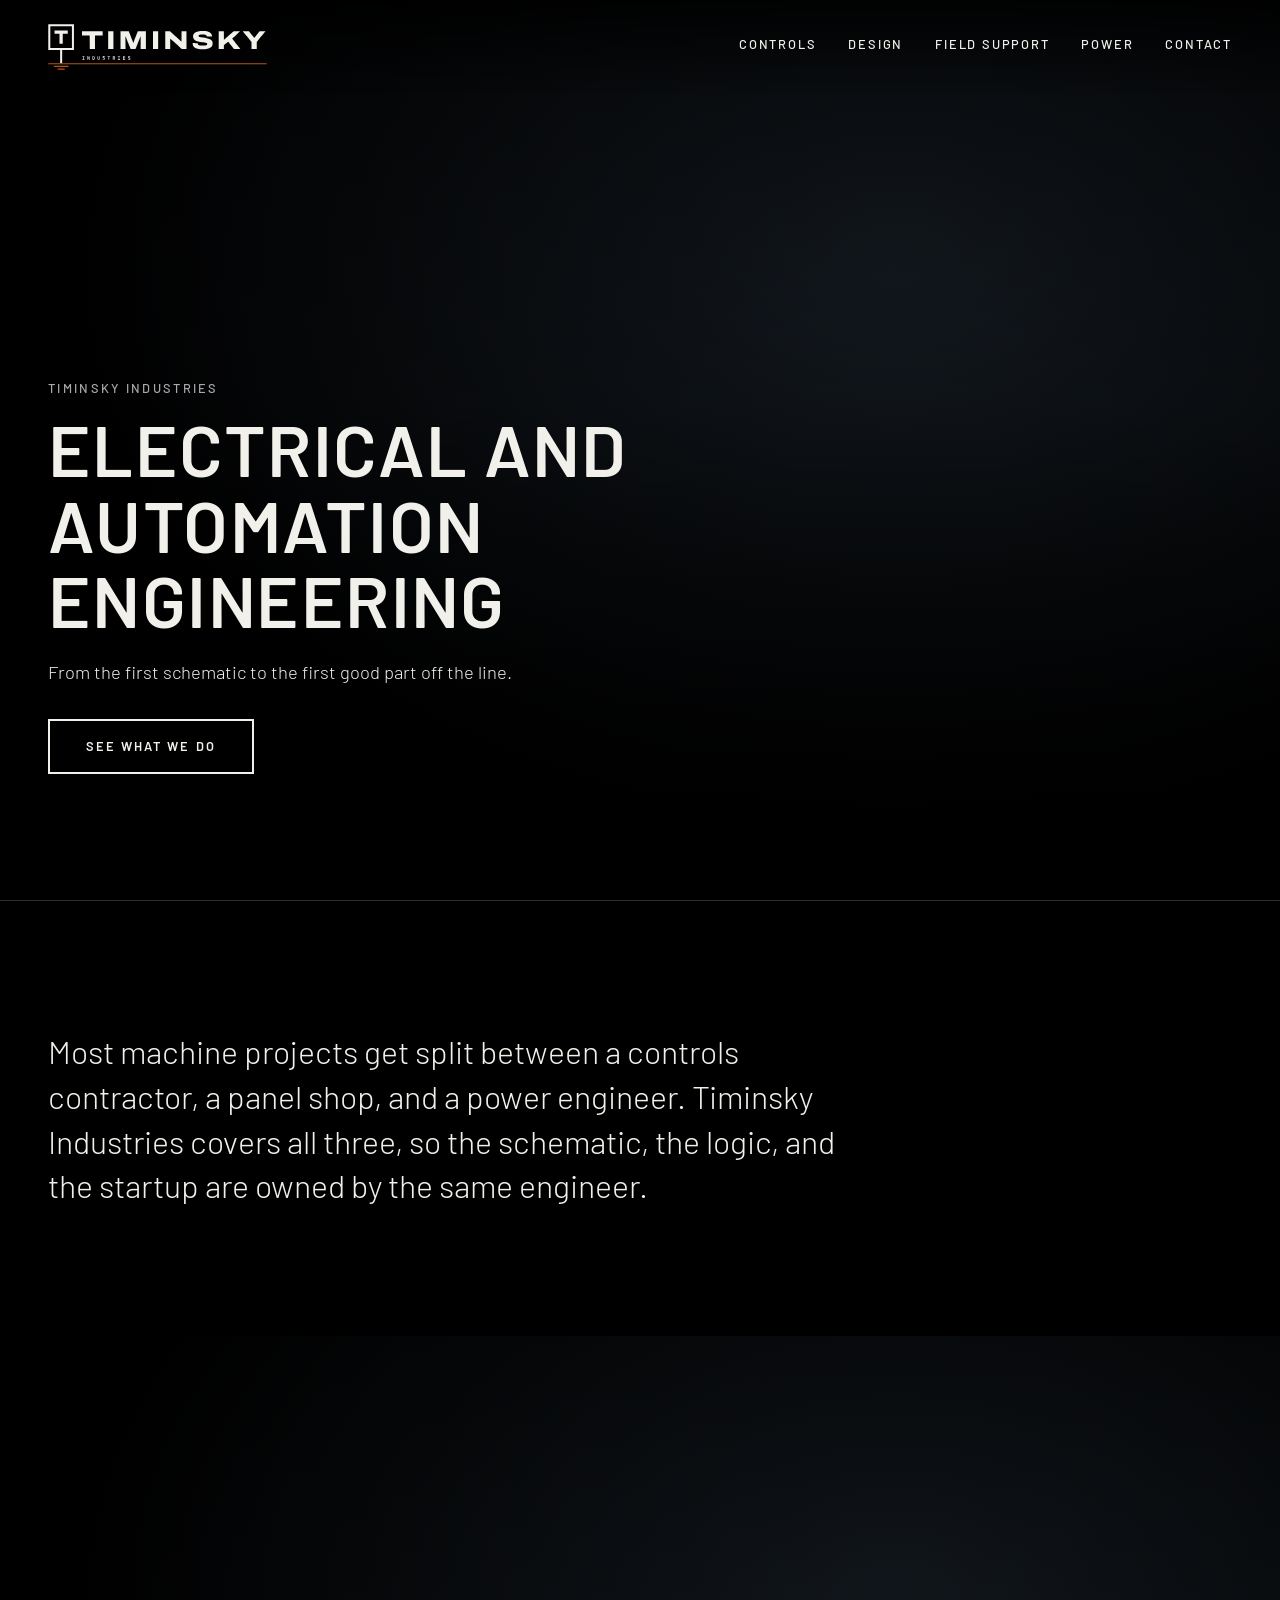
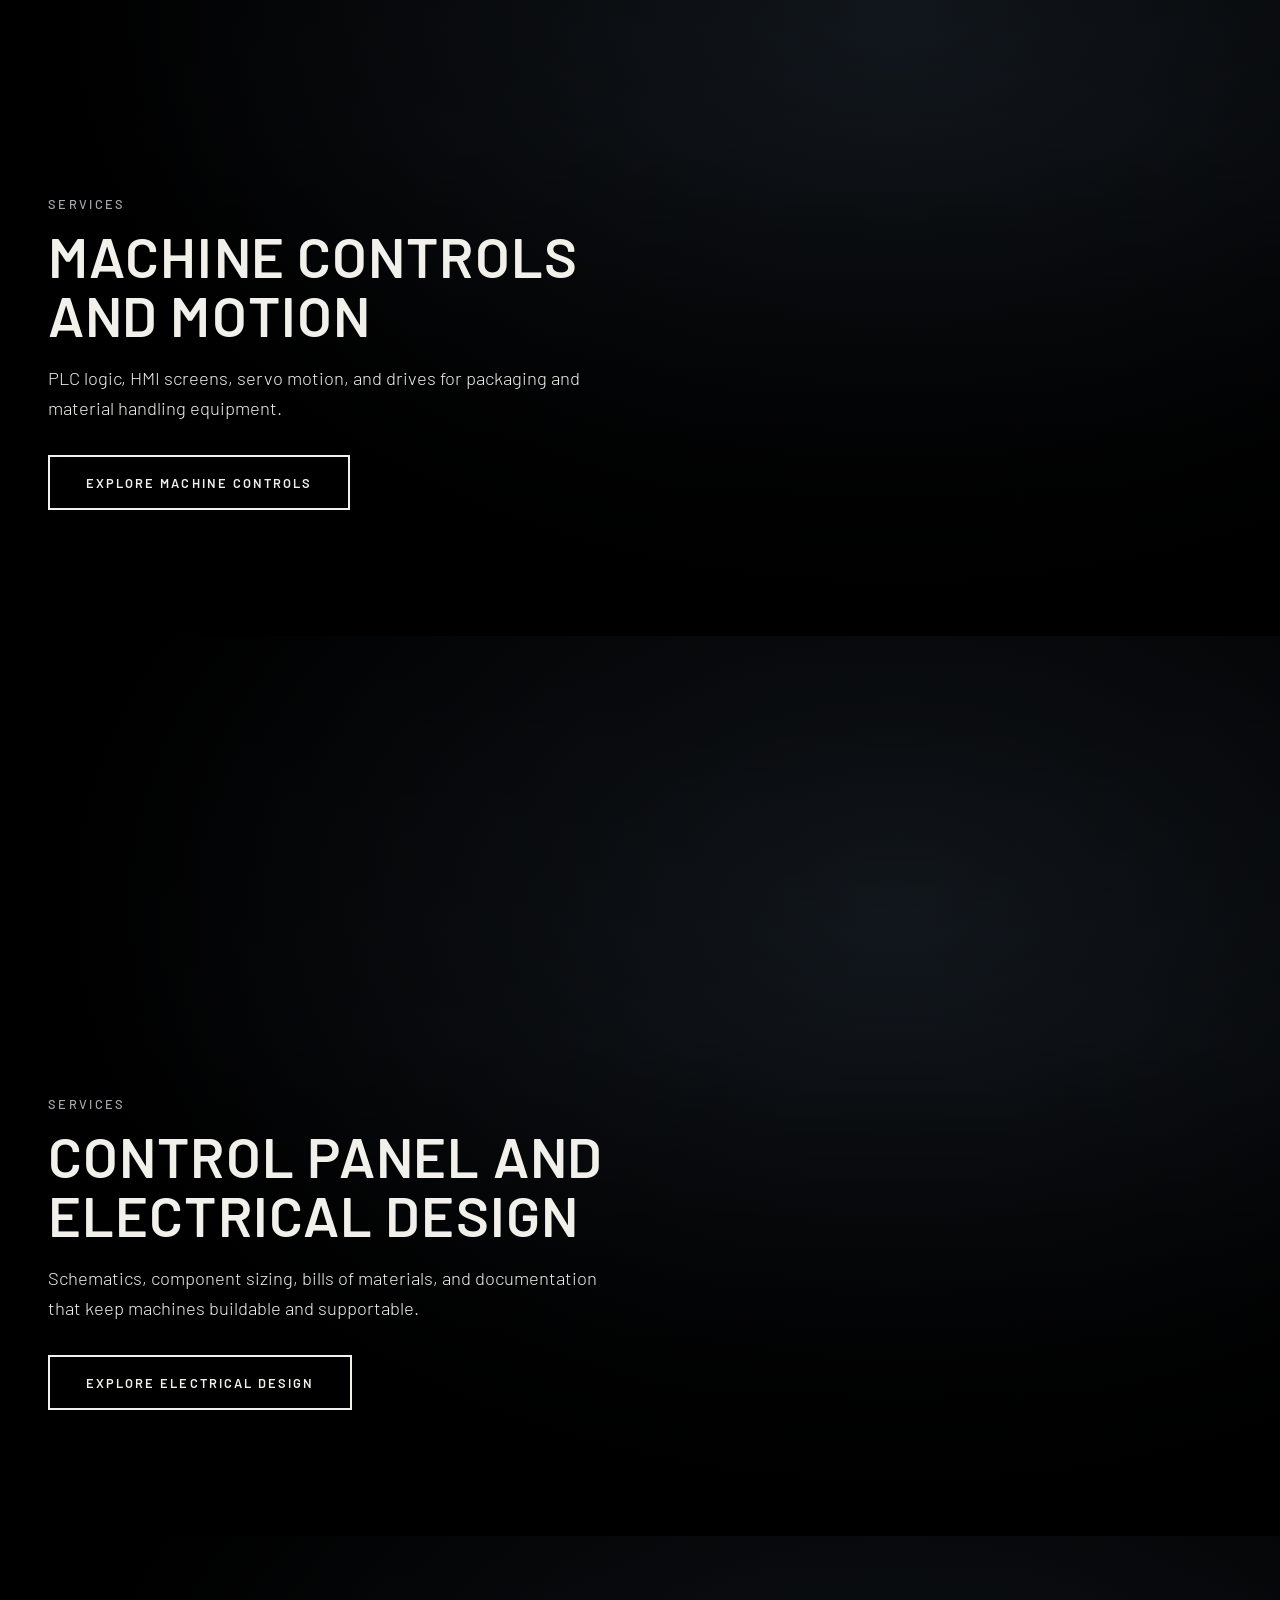
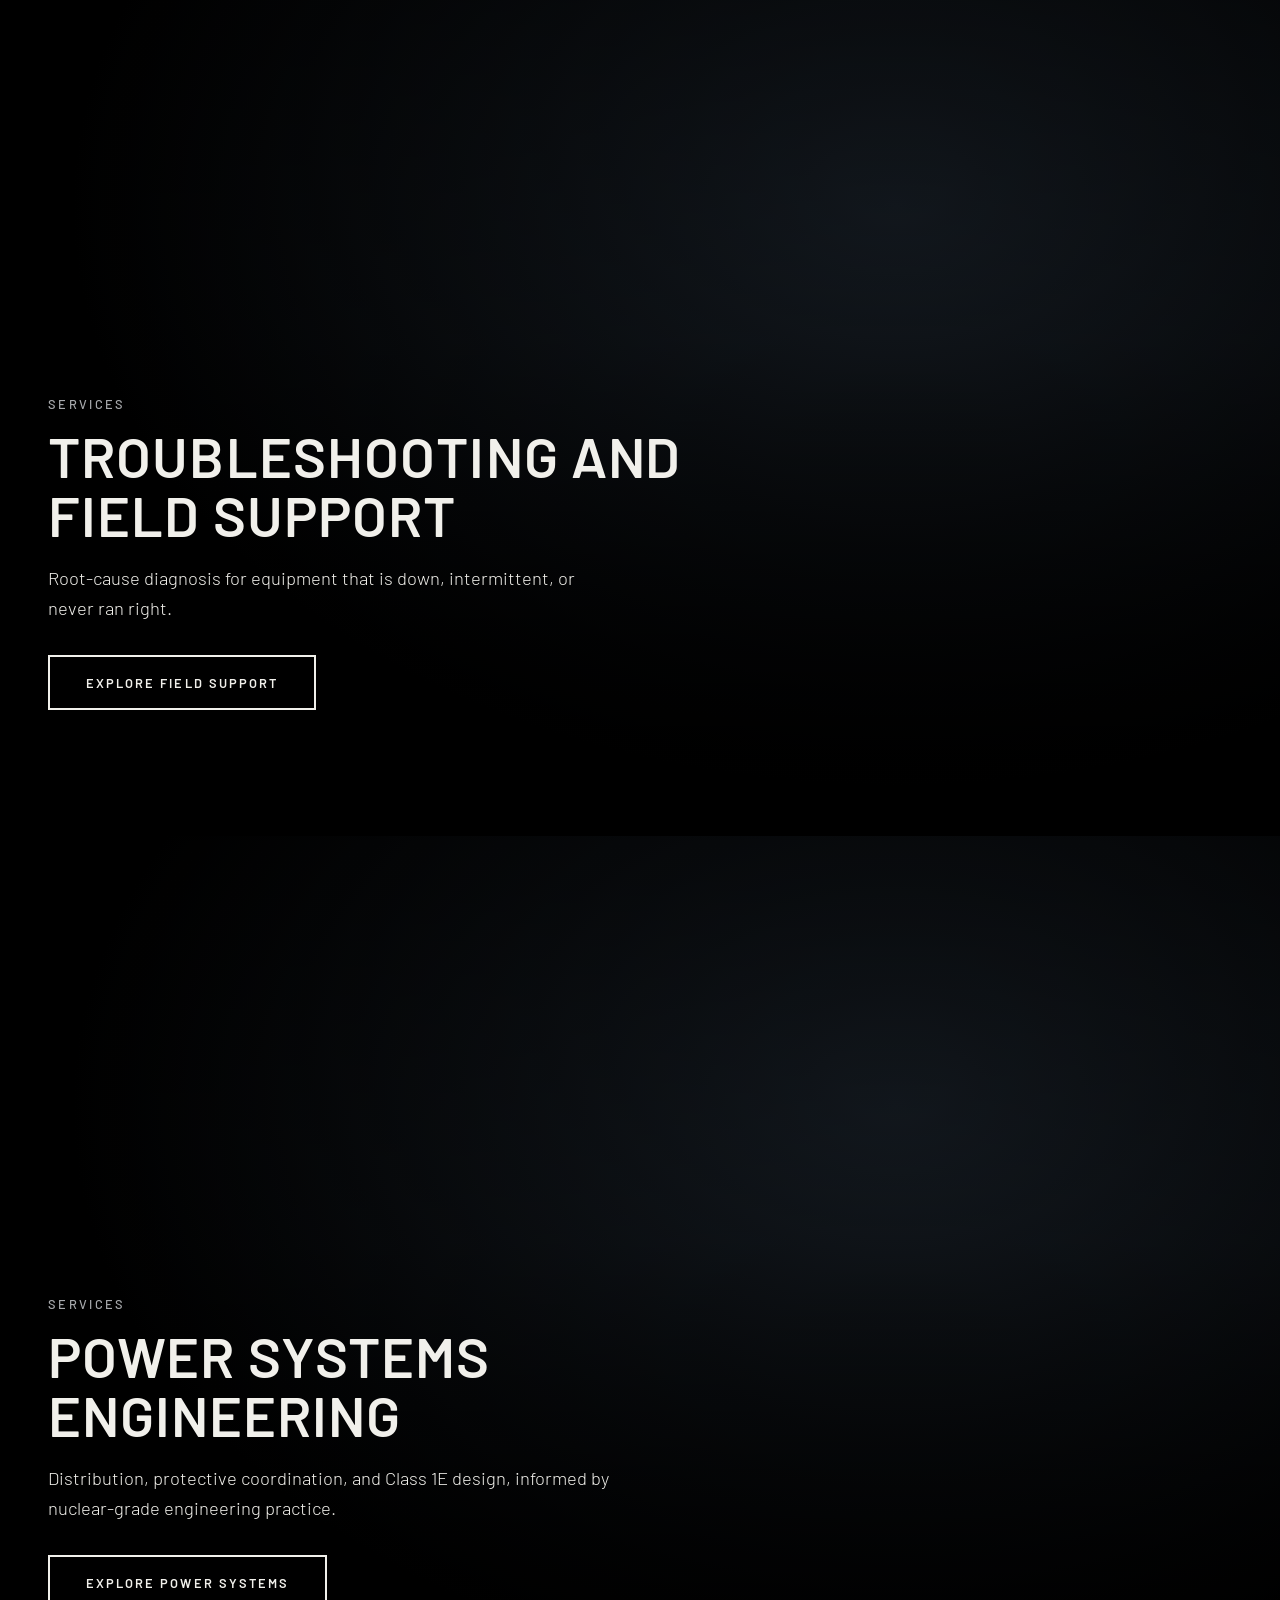
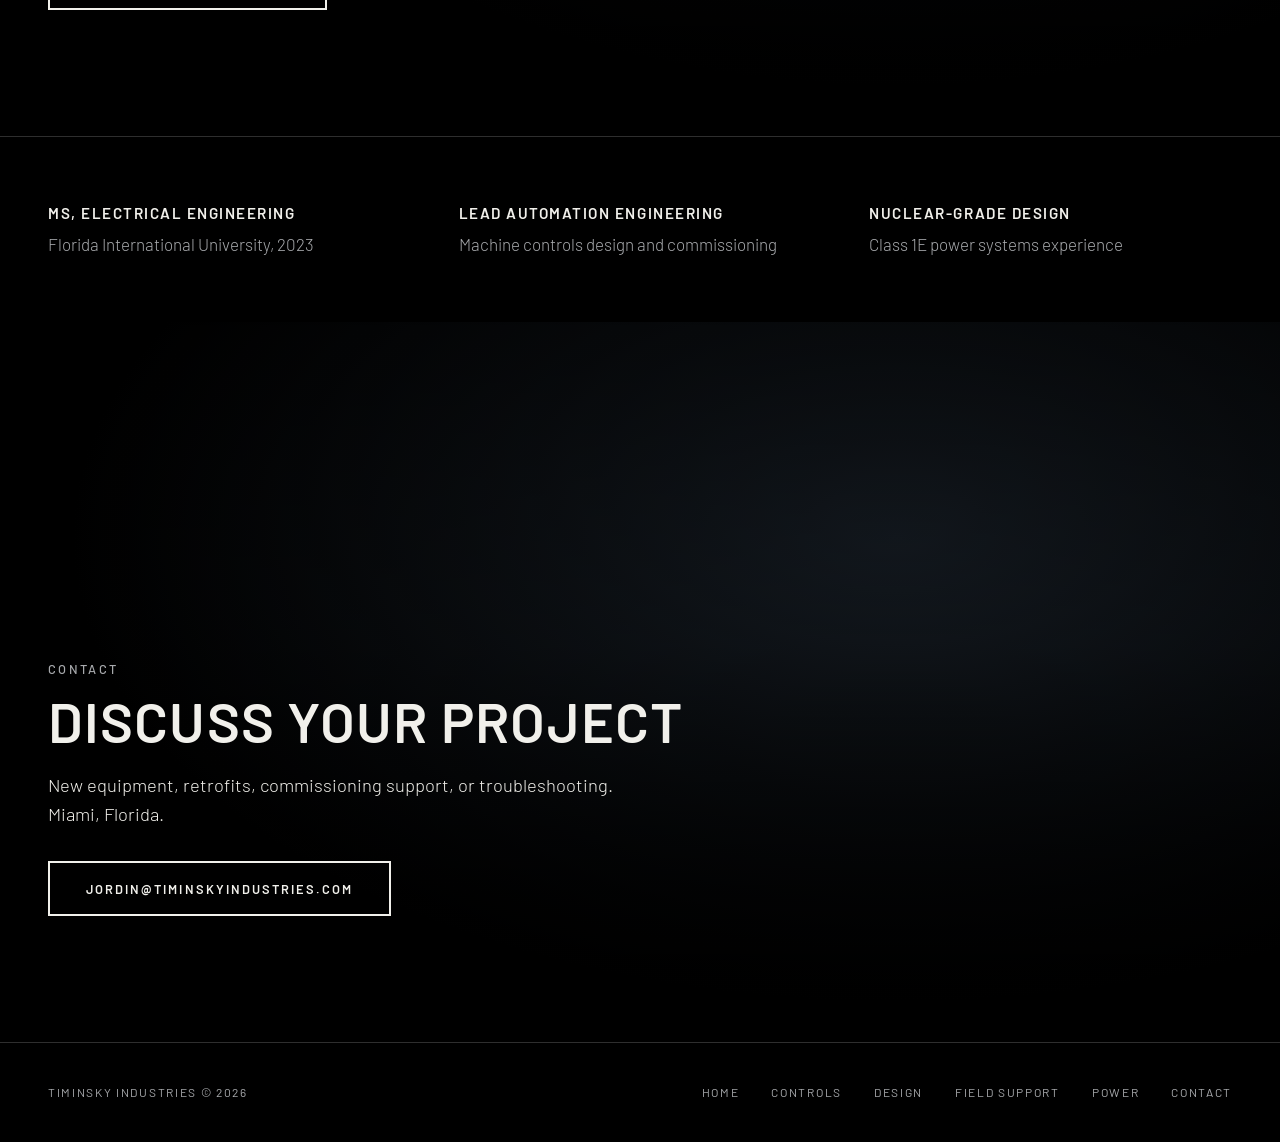
==== commit 406dc159: "Logo Addition" ====
--- a/index.html
+++ b/index.html
@@ -8,12 +8,15 @@
 <link rel="preconnect" href="https://fonts.googleapis.com">
 <link rel="preconnect" href="https://fonts.gstatic.com" crossorigin>
 <link href="https://fonts.googleapis.com/css2?family=Barlow:wght@300;400;500;600&display=swap" rel="stylesheet">
+<link rel="icon" href="favicon.svg" type="image/svg+xml">
+<link rel="icon" href="favicon-32.png" type="image/png" sizes="32x32">
+<link rel="apple-touch-icon" href="apple-touch-icon.png">
 <link rel="stylesheet" href="styles.css">
 </head>
 <body>
 
 <header class="site-header">
-  <a class="wordmark" href="index.html">Timinsky Industries</a>
+  <a class="wordmark" href="index.html"><img src="logo-dark.svg" alt="Timinsky Industries" width="3123" height="657"></a>
   <nav class="site-nav" aria-label="Main">
     <a href="controls.html">Controls</a><a href="electrical-design.html">Design</a><a href="field-support.html">Field support</a><a href="power-systems.html">Power</a>
     <a href="index.html#contact">Contact</a>
--- a/styles.css
+++ b/styles.css
@@ -1,6 +1,6 @@
 :root {
   --black: #000000;
-  --white: #FFFFFF;
+  --white: #F1F0EB;  /* brand cream */
   --gray: #A7A9AC;
   --line: rgba(255,255,255,0.18);
   --font: "Barlow", "D-DIN", "Helvetica Neue", Arial, sans-serif;
@@ -23,10 +23,8 @@
   display: flex; align-items: center; justify-content: space-between; gap: 2rem;
   background: linear-gradient(to bottom, rgba(0,0,0,0.8), rgba(0,0,0,0));
 }
-.wordmark {
-  text-decoration: none; font-weight: 600; font-size: 1.1rem;
-  letter-spacing: 0.22em; text-transform: uppercase; white-space: nowrap;
-}
+.wordmark { display: block; line-height: 0; flex-shrink: 0; }
+.wordmark img { display: block; height: 46px; width: auto; }
 .site-nav { display: flex; gap: 2rem; margin-left: auto; }
 .site-nav a {
   text-decoration: none; font-weight: 500; font-size: 0.8rem;
@@ -153,7 +151,7 @@
 }
 @media (max-width: 560px) {
   .site-header { padding-left: 1.5rem; padding-right: 1.5rem; }
-  .wordmark { font-size: 0.9rem; letter-spacing: 0.16em; }
+  .wordmark img { height: 34px; }
   .panel { padding: 0 1.5rem 12vh; }
   .section { padding: 5.5rem 1.5rem; }
   .credentials, footer { padding-left: 1.5rem; padding-right: 1.5rem; }
